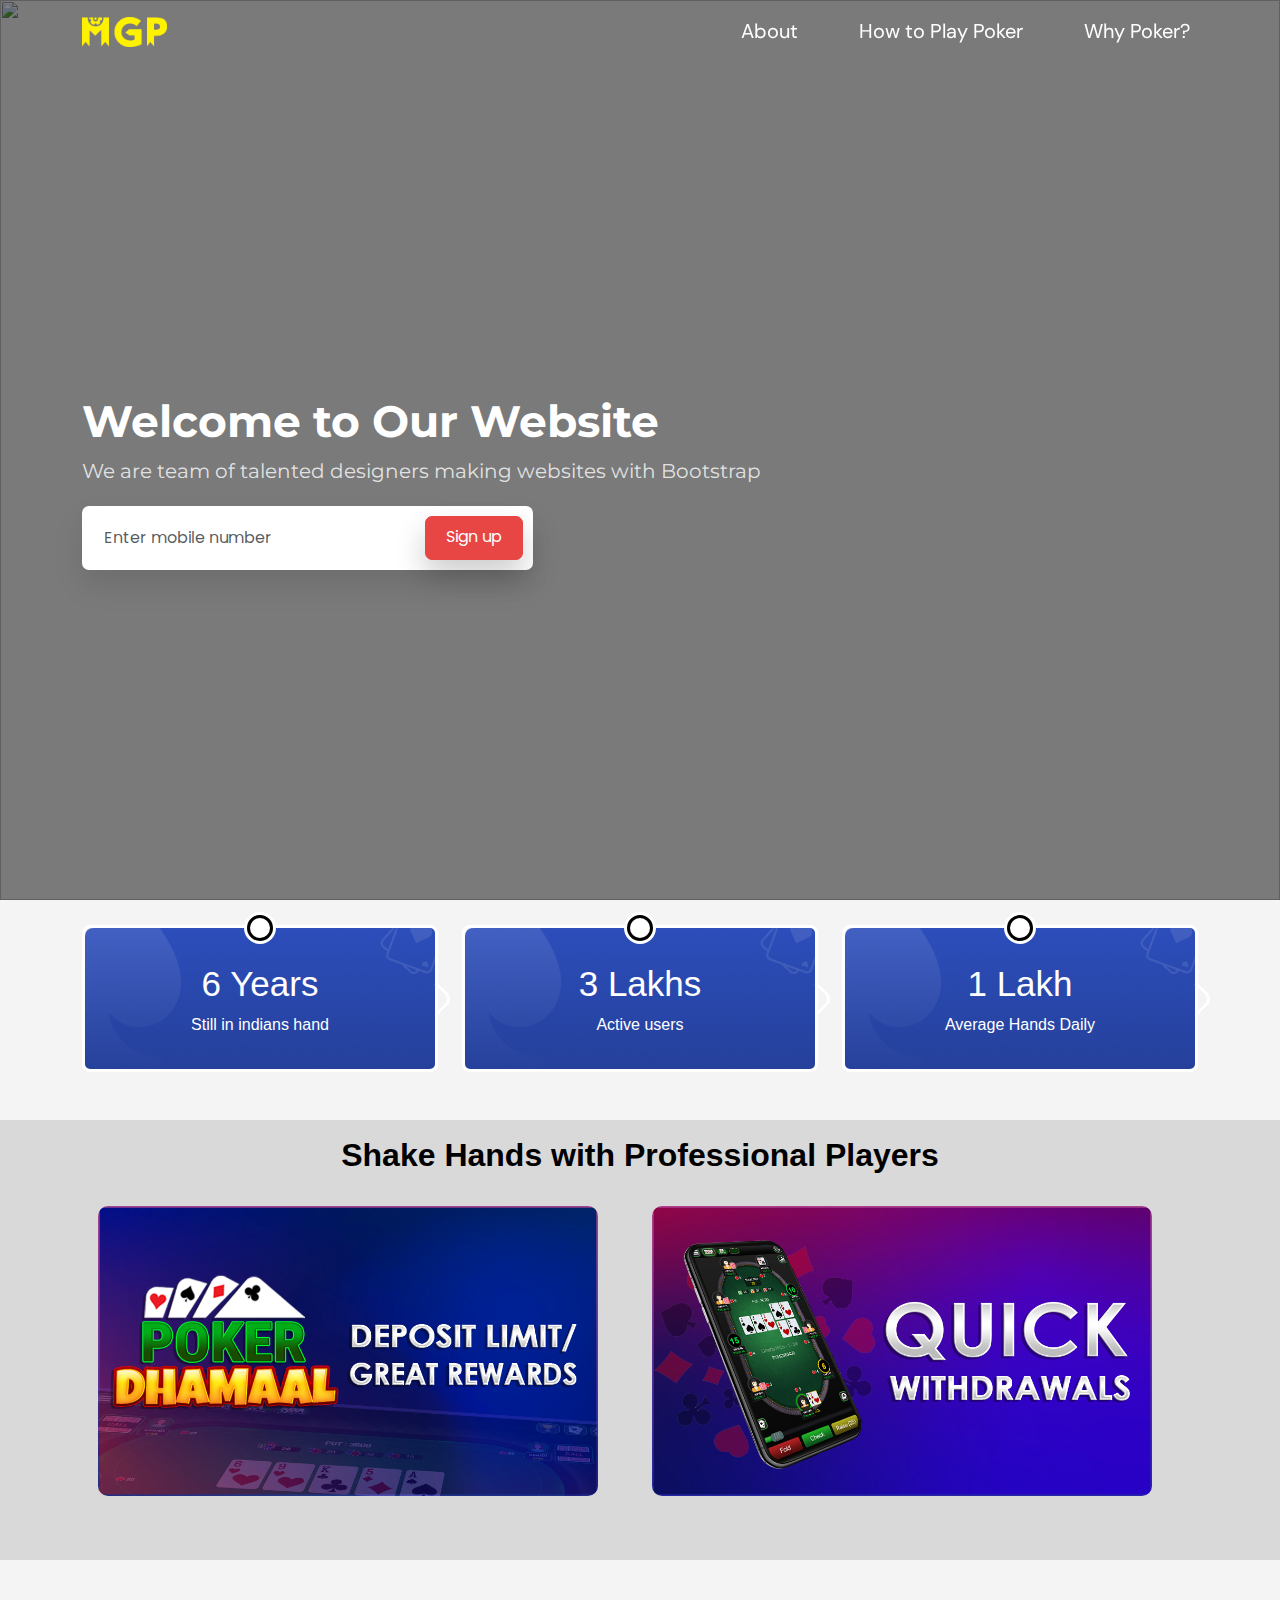
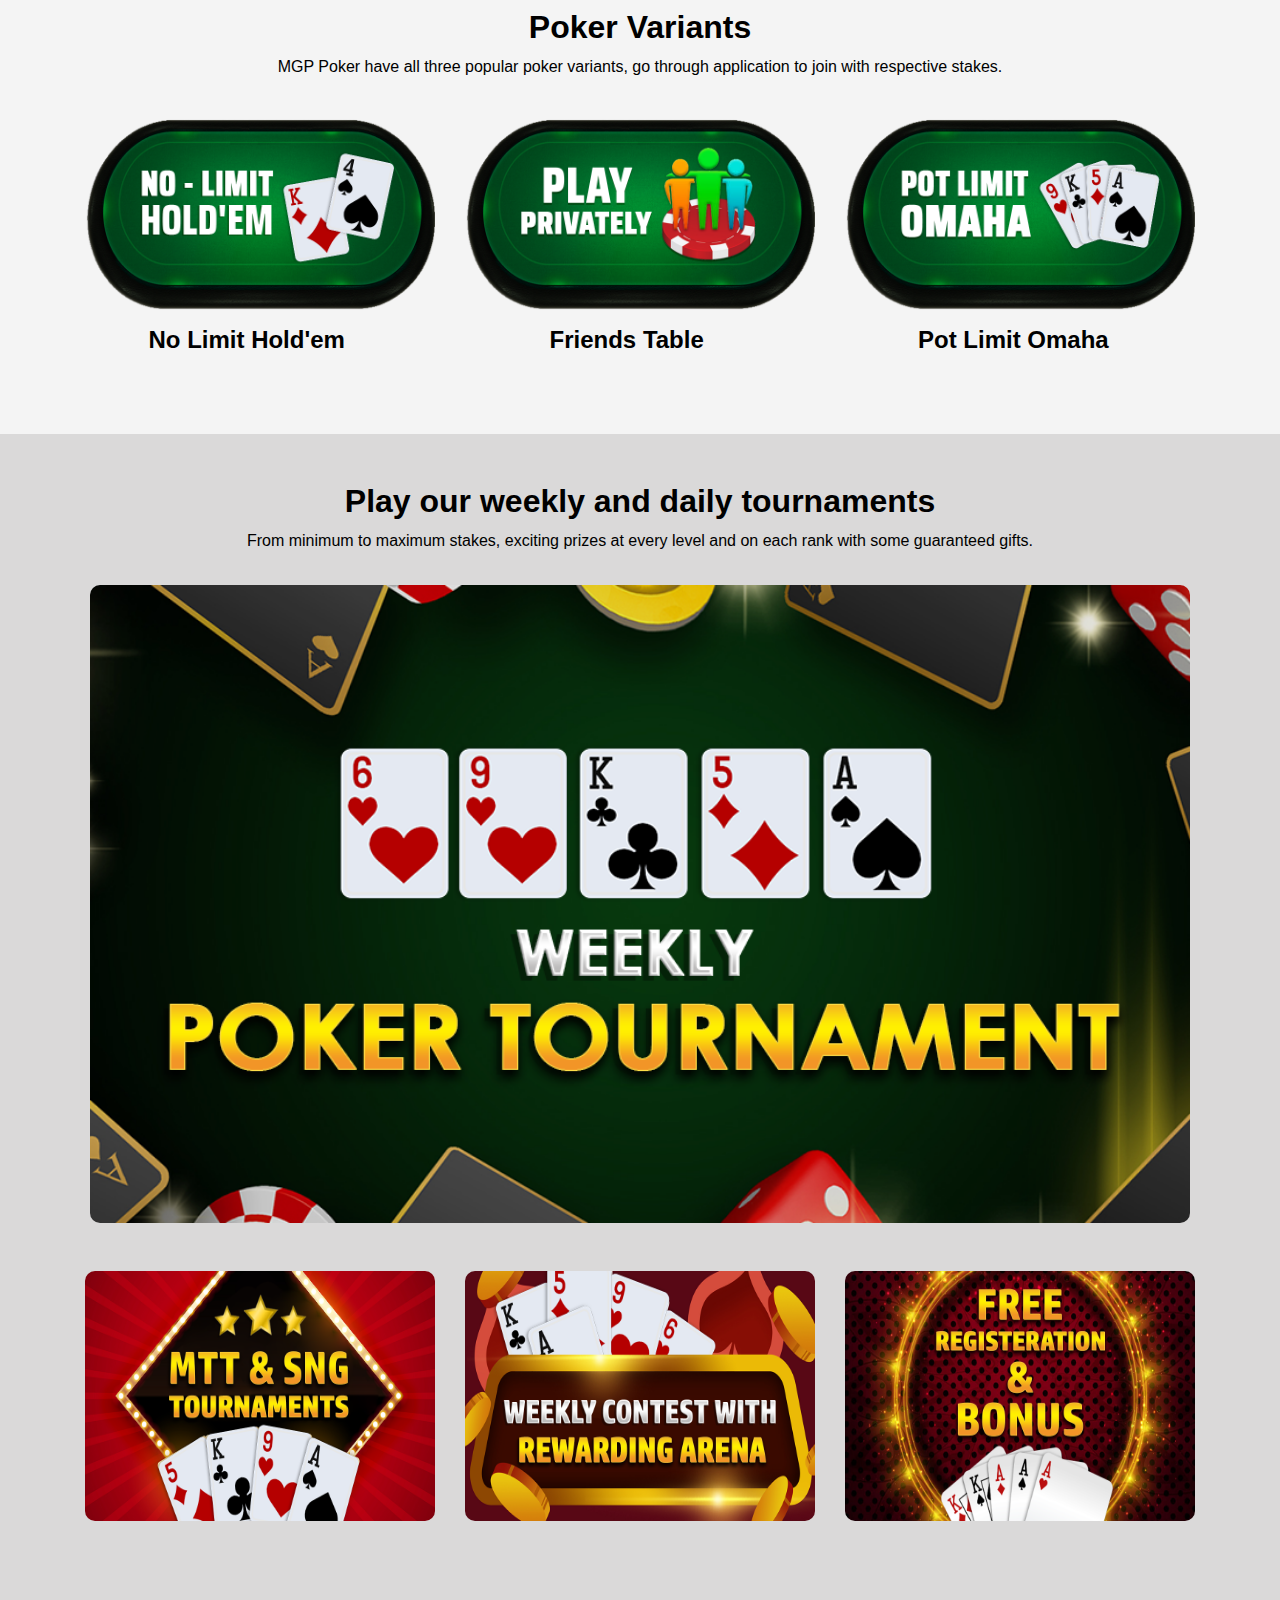
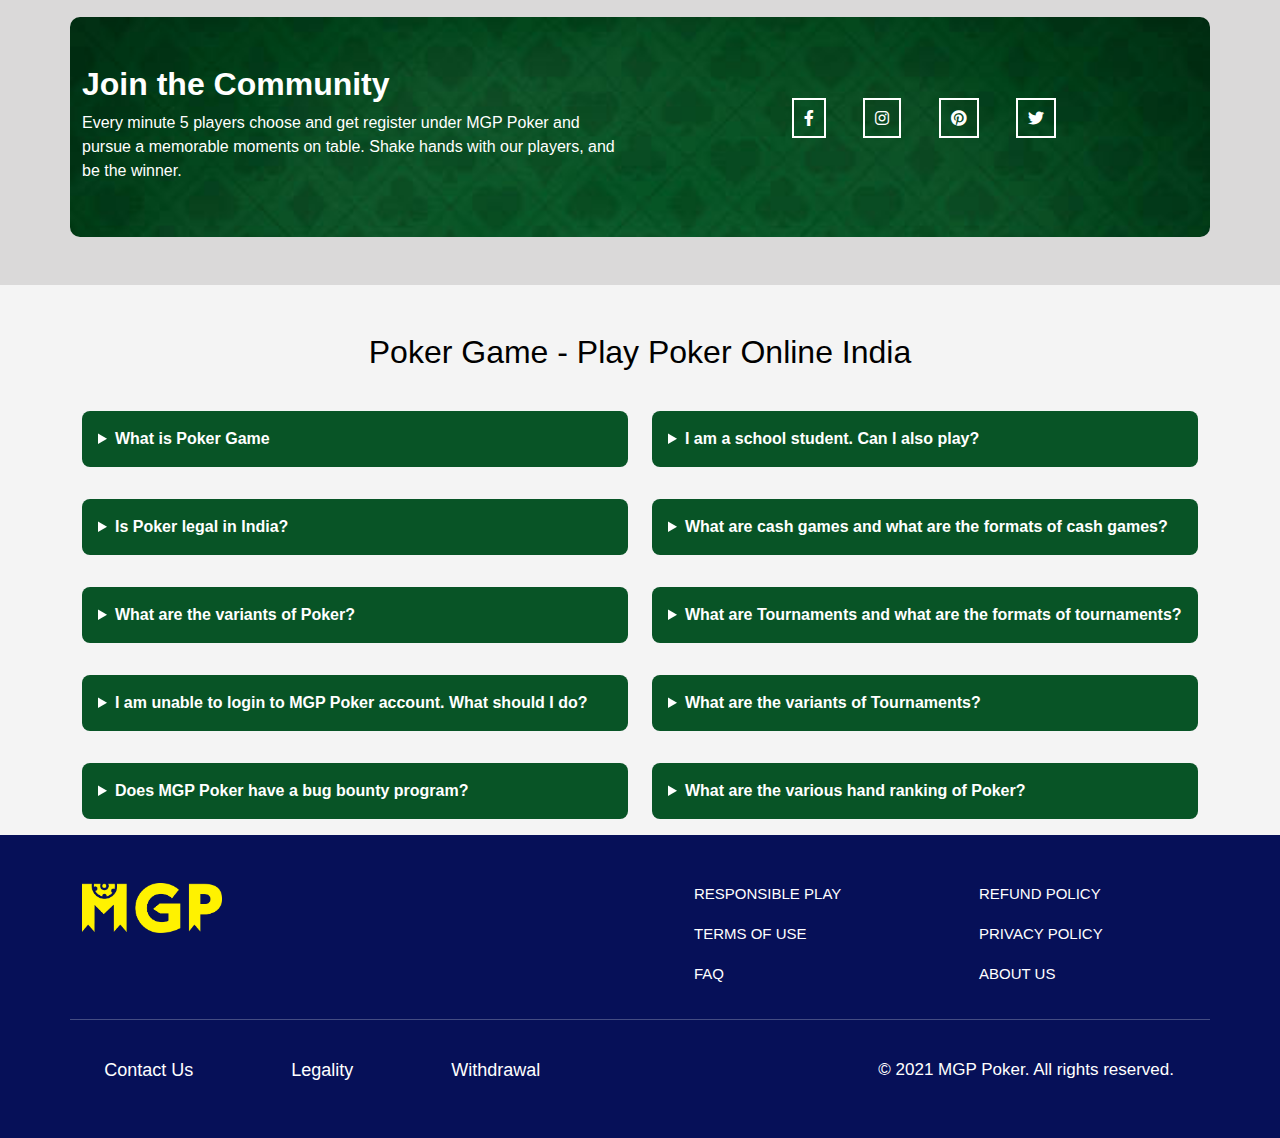
==== index.html @ 396e3774 "Add files via upload" ====
<!DOCTYPE html>
<html>
<head>
	<meta charset="utf-8">
	<meta name="viewport" content="width=device-width, initial-scale=1">
	<title>Rummy Culture</title>
	<link rel="stylesheet" type="text/css" href="assets/css/bootstrap.min.css">
	<link rel="stylesheet" type="text/css" href="assets/css/style.css">
	<link rel="stylesheet" type="text/css" href="assets/Fontawsome/css/all.min.css">
	<link href="https://fonts.googleapis.com/css2?family=DM+Sans:opsz,wght@9..40,100;9..40,200;9..40,300;9..40,400;9..40,500;9..40,600;9..40,700;9..40,800;9..40,900;9..40,1000&display=swap" rel="stylesheet">
	 <link href="https://fonts.googleapis.com/css2?family=Montserrat:wght@100;200;300;400;500;600;700;800;900&display=swap" rel="stylesheet"> 
	  <link href="https://fonts.googleapis.com/css2?family=Poppins:wght@100;200;300;400;500;600;700;800;900&display=swap" rel="stylesheet">  
</head>
<body>

<div class="wrapper pt-0">

	<!-- Header -->
	<nav class="navbar navbar-expand-lg navbar-light header position-fixed top-0 start-0 w-100">
  <div class="container">
    <a class="navbar-brand" href="index.html">
    	<img src="assets/img/logo.png" width="85" />
    </a>
    <button class="navbar-toggler" type="button" data-bs-toggle="collapse" data-bs-target="#navbarSupportedContent" aria-controls="navbarSupportedContent" aria-expanded="false" aria-label="Toggle navigation">
      <span class="navbar-toggler-icon"></span>
    </button>
    <div class="collapse navbar-collapse justify-content-end" id="navbarSupportedContent">
      <ul class="navbar-nav mb-2 mb-lg-0">
        <li class="nav-item">
          <a class="nav-link text-on-surface fw-normal font-size-20" href="#">About</a>
        </li>
        <li class="nav-item">
          <a class="nav-link text-on-surface fw-normal font-size-20" href="#">How to Play Poker</a>
        </li>
        <!-- <li class="nav-item">
          <a class="nav-link text-on-surface fw-normal font-size-20" href="#">Culture of Rummy</a>
        </li> -->
        <li class="nav-item">
          <a class="nav-link text-on-surface fw-normal font-size-20" href="#">Why Poker?</a>
        </li>
      </ul>
      
    </div>
  </div>
</nav>

<!-- Header End! -->


<div class="hero-banner position-relative">
	<img class="w-100" src="https://www.mobzway.com/assets/images/homepage_banner.avif" />
	<div class="position-absolute h-100 w-100 end-0 start-0 top-0 hero-banner-content d-flex align-items-center">
		<div class="container">
        <div class="row">
          <div class="col-lg-10">
            <h2>Welcome to Our Website</h2>
            <p>We are team of talented designers making websites with Bootstrap</p>
          </div>
          <div class="col-lg-5">
            <form action="login.html" class="sign-up-form d-flex">
              <input type="text" class="form-control" placeholder="Enter mobile number">
              <input type="submit" class="btn btn-primary" value="Sign up">
            </form>
          </div>
        </div>
      </div>
	</div>
</div>


<div class="container-fluid">
	<div class="container">
<div class="row upper">
<div class="col-md-4 mtop-minus">
<div class="colour-box colour-box--arrow">
  <div class="colour-box__icon"> </div>
 
  <h1 class="colour-box__title">6 Years</h1>
  <p class="colour-box__text text-white">Still in indians hand</p>
</div>
</div>

<div class="col-md-4 mtop-minus">
<div class="colour-box colour-box--arrow">
  <div class="colour-box__icon"></div>
  <h1 class="colour-box__title">3 Lakhs</h1>
  <p class="colour-box__text text-white">Active users</p>
</div>
</div>


<div class="col-md-4 mtop-minus">
<div class="colour-box colour-box--arrow">
  <div class="colour-box__icon"></div>
  <h1 class="colour-box__title">1 Lakh</h1>
  <p class="colour-box__text text-white">Average Hands Daily</p>
</div>
</div>



</div>
</div>
</div>


<div class="container-fluid my-bag">
<div class="container">
<div class="row mt-5 p-3">
<div class="col-md-12"><h2 class="text-center text-black arialfontTitle">Shake Hands with Professional Players</h2></div>

<div class="col-md-6 mt-4 mb-5"><img src="assets/img/hand1.png" class="img1" width="500"></div>
<div class="col-md-6 mt-4 mb-5"><img src="assets/img/hand2.png" class="img2" width="500"></div>

</div>
</div>
</div>


<div class="container-fluid font-arial">
<div class="container">
<div class="row mt-5">
<div class="col-md-12"><h2 class="text-center text-black arialfontTitle">Poker Variants</h2>
	<p class="text-center text-black">MGP Poker have all three popular poker variants, go through application to join with respective stakes.</p></div>

<div class="col-md-4 mt-4 mb-4 text-center"><img src="assets/img/p1.png" class="new-img" width="350"><h4 class="mt-3 text-center text-black arialfontTitle">No Limit Hold'em &nbsp; &nbsp;
  <!-- <i class="fa fa-arrow-right"></i> -->
</h4></div>
<div class="col-md-4 mt-4 mb-4 text-center"><img src="assets/img/p2.png" class="new-img" width="350"><h4 class="mt-3 text-center text-black arialfontTitle">Friends Table &nbsp; &nbsp;
  <!-- i class="fa fa-arrow-right"></i> -->
</h4></div>
<div class="col-md-4 mt-4 mb-4 text-center"><img src="assets/img/p3.png" class="new-img" width="350"><h4 class="mt-3 text-center text-black arialfontTitle">Pot Limit Omaha &nbsp; 
  <!-- nbsp;<i class="fa fa-arrow-right"></i> -->
</h4></div>
</div>
</div>
</div>


<div class="container-fluid my-bag font-arial">
<div class="container">
<div class="row mt-5">
<div class="col-md-12 mt-5"><h2 class="text-center arialfontTitle text-black">Play our weekly and daily tournaments</h2><p class="text-center text-black">From minimum to maximum stakes, exciting prizes at every level and on each rank with some guaranteed gifts.</p></div>


<div class="col-md-12 text-center mt-3"><img src="assets/img/hand3.png" class="img3" width="1100"></div>
<!-- <div class="col-md-12 mt-5"><img src="assets/img/hand4.png" class="img3" width="1100"></div> -->

<div class="col-md-4 mt-5 text-center mb-5"><img src="assets/img/hand5.png" class="tou"> </div>
<div class="col-md-4 mt-5 text-center mb-5"><img src="assets/img/hand4.png" class="tou tops"> </div>
<div class="col-md-4 mt-5  text-center mb-5"><img src="assets/img/hand6.png" class="tou tops"></div>
</div>
</div>
</div>

<div class="container-fluid my-bag p-5 font-arial">
<div class="container green" style="border-radius:10px;">
<div class="row">
<div class="col-md-6"><h2 class="text-white mt-5 arialfontTitle">Join the Community</h2><p class="text-white">Every minute 5 players choose and get register under MGP Poker and pursue a memorable moments on table. Shake hands with our players, and be the winner.</p></div>
<div class="col-md-6"><div class="social">
  <a target="_blank" href="#"><i class="fa-brands fa-facebook-f"></i></a> 
  <a target="_blank" href="#" style="color: white;"><i class="fa-brands fa-instagram"></i></a> 
  <a target="_blank" href="#" style="color: white;"><i class="fa-brands fa-pinterest"></i></a> 
  <a target="_blank" href="#"><i class="fa-brands fa-twitter"></i></a>  
</div>
</div>
</div>
</div>
</div>


<div class="container-fluid font-arial">
<div class="container">
<div class="row mb-3">
<div class="col-md-12 text-center mt-5 arialfontTitle text-black"><h2>Poker Game - Play Poker Online India</h2></div>

<div class="col-md-6">
  

<div id="content">
  <details>
    <summary>What is Poker Game</summary>
    <p>
      Poker is a game which people play with a normal set (or deck) of 52 cards. Poker is completely a skill-based game. In poker, players make bets against each other depending on the value of their poker hand. Bets are usually made with plastic or ceramic discs called chips. Bets may also be made with real money, but chips are more often used because they are easier to handle and count.
    </p>
  </details>
  <details>
    <summary>Is Poker legal in India?</summary>
    <p>
     Yes, Poker is legal in India. However, some states are permitted by the Indian Constitution to enact laws regulating betting and gambling in their respective jurisdictions. In light of these powers, various States have enacted anti-gambling legislation. Such legislations are largely in accordance with the Public Gambling Act of 1867 (and include the exception of 'games of skill').
    </p>

  </details>
  <details>
    <summary>What are the variants of Poker?</summary>
    <p>
      No-Limit Texas Hold'em: Texas hold 'em is one of the most popular variants of poker. Two cards, known as hole cards, are dealt face down to each player, and then five community cards are dealt face up in three stages.
    </p>
    <br>
    <p>
      Pot Limit Omaha: Omaha Hold'em is a community card poker game similar to Texas hold'em, where each player is dealt four or five cards and must make his or her best hand using exactly two of them, plus exactly three of the five community cards.
    </p><br>
    <!-- <p>
      Pineapple (Open Face Chinese) Poker: Pineapple OFC poker is played between either 2 or 3 players. It can be played in a sit and go format or cash. Unlike poker, this game is played without chips. A point system is followed to determine the score, with each point holding a certain value.
    </p> -->
  </details>
  <details class="tangental">
    <summary>I am unable to login to MGP Poker account. What should I do?</summary>
    <p>Please follow the steps below:</p>
    <p>1. Your Login credential should be correct.</p>
    <p>2. Your phone number should be correct and validated.</p>
    <p>3. App should be updated with the latest version.</p>
    <p>4. We also recommend you to clear cache and cookies from the browser and cache from the application and then re-login.</p>
    <p>Note: In case all the above points are checked and ensured and if the still issue persists, we request you to share the screenshot or video at support@dhamaalgames.com or chat with us. We will immediately get it checked with our technical team.</p>
  </details>

<details class="tangental">
    <summary>Does MGP Poker have a bug bounty program?</summary>
    <p>Yes, MGP Poker has a bug bounty program. To know more, please mail us on support@dhamaalgames.com</p>
  </details>

  </div>




  
</div>




<div class="col-md-6 next">
  

  <div id="content">
    <details>
      <summary>I am a school student. Can I also play?</summary>
      <p>
        Our services and products are not available to anybody who is under the age of 18 years on the day of them applying for membership through the registration process on the site. Also, it is strictly prohibited for any user under the age of 18 to play games on our website.
<br><br>
</p>
    </details>


    <details class="tangental">
      <summary>What are cash games and what are the formats of cash games?</summary>
      <p>Cash games, or ring games, are poker games in which players bet real money. Cash games have no designated start or stop time; they happen round the clock in online poker rooms as well as at tables in casinos. The amount of money cash game players may bet is as little or as much as the table allows
      <br>
      Cash table: Cash Game Tables can be played on our website or application using real cash bonuses or real cash chips.  
      <br>
      Play Money table: Practice Money Tables can be played on our website or software using our virtual tokens or Play Money. It does not have any monetary value and is only useful to practice poker. New players are advised to play this game.
      </p>
    </details>


    <details>
      <summary>What are Tournaments and what are the formats of tournaments? </summary>
      <p>
        A poker tournament is a tournament where players compete by playing poker. It can feature as few as two players playing on a single table, and as many as tens of thousands of players playing on thousands of tables.
        <br>
        The format of Poker Tournaments are:-
        <br>
        Single Table Tournaments: Like the name suggests, single table tournaments are those where all entrants sit at one table and the games continue till there’s one ultimate winner.
        <br>
        Sit-n-Go(SNG): Sit-n-Go tournaments don’t have a fixed start time. They start when the required number of players register. Usually, SNG tournaments are single table tournaments. There are few MTT &amp; SNGs as well.
        <br>
        Multi-Table Tournaments: Multi-table tournaments are those where there are many players competing for a common prize pool. As players get eliminated, the number of tables keep shrinking. Finally, the remaining players move towards a ‘final table’ where the tournament is played out until there is a single winner
      </p>
      
    </details>
    <details>
      <summary>What are the variants of Tournaments?</summary>
      <p>
        There are three variants of tournaments:-
        <br>
        Freeroll tournament: Costing nothing to enter, Freeroll tournaments of all types (Pot Limit Omaha, Hold’em) are available on an hourly basis. You could gain a particular achievement, tickets or cash prizes on a daily basis.
        <br>
        Guaranteed Tournament: Having a minimum fixed prize pool amount, no matter how many runners there are, a poker guaranteed tournament is a great way to boost your bankroll for a minimum investment as you climb your way to the top.
        <br>
        Freezeout tournament: One of the most popular type of poker tournaments, a Freezeout tournament is when you pay your buy-in and get your chips and play until you run out. You cannot rebuy into the tournament and once you run out of chips, it’s over.
      </p>
    </details>
    <details>
      <summary>What are the various hand ranking of Poker?</summary>
      <p>
        Hand Rankings of Poker from strongest to weakest includes:
        <br>1. Royal Flush
        <br>2. Straight Flush
        <br>3. Four of a Kind
        <br>4. Full House
        <br>5. Flush
        <br>6. Straight
        <br>7. Three of a Kind
        <br>8. Two Pair
        <br>9. Pair
        <br>10. High Card
      </p>
    </details>



  
    </div>
  


</div>
</div>
</div>
</div>


<div class="container-fluid bgss p-5 font-arial footer">
  <div class="container">
    <div class="row">
      <div class="col-md-6"><img src="assets/img/logo.png" width="140" class="logg"></div>

      <div class="col-md-3">
<ul class="foot-text" style="display: grid;">
   <li style="display: flex;margin-bottom: -11px;"><a style="color: white;" href="#">Responsible Play</a></li>&nbsp; &nbsp;
  <li style="display: flex;margin-bottom: -11px;"><a style="color: white;" href="#">Terms of Use</a></li>&nbsp; &nbsp;
  <li style="display: flex;margin-bottom: -11px;"><a style="color: white;" href="#">FAQ</a></li>&nbsp; &nbsp;
  
  <!-- <li style="display: flex;"><a style="color: white;" href="refundpolicy.html">Refund Policy</a></li>&nbsp; &nbsp;
  <li style="display: flex;"><a style="color: white;" href="faq.html">FAQ</a></li>&nbsp; &nbsp;
  <li style="display: flex;"><a style="color: white;" href="privacy.html">Privacy Policy</a></li> -->
</ul>

      </div>
      <div class="col-md-3">
<ul class="foot-text" style="display: grid;">
  <li style="display: flex;margin-bottom: -11px;"><a style="color: white;" href="#">Refund Policy</a></li>&nbsp; &nbsp;
  <li style="display: flex;margin-bottom: -11px;"><a style="color: white;" href="#">Privacy Policy</a></li>&nbsp;&nbsp;
  <li style="display: flex;margin-bottom: -19px;"><a style="color: white;" href="#">About us</a></li>&nbsp; &nbsp;
</ul>

      </div>

      <hr class="new">
      <div class="row">
<div class="col-6 mt-4" style="display: flex;justify-content: space-around;">
  <h5 class="text-white ujj cont" style="white-space: nowrap;font-size: 18px;"><a href="#" style="color: white;">Contact Us</a></h5>&nbsp;&nbsp;
  <h5 class="text-white ujj" style="white-space: nowrap;font-size: 18px;"><a href="#" style="color: white;">Legality</a></h5>&nbsp;&nbsp;
  <h5 class="text-white ujj" style="white-space: nowrap;font-size: 18px;"><a href="#" style="color: white;">Withdrawal</a></h5>&nbsp;&nbsp;
</div>

<div class="col-6 mt-4 my-c d-flex justify-content-end" style="position: relative;"><h5 class="text-white web" style="font-size:17px;">© 2021 MGP Poker. All rights reserved.</h5></div>

 
</div>
    </div>
  </div>
</div>

	
</div>

<script src="assets/js/jquery.min.js"></script>
<script src="assets/js/bootstrap.min.js"></script>

 


<script>
	const headerDiv = document.querySelector('.header');

	function handleScroll() {
		const scrollPosition = window.scrollY;
		const triggerPosition = 50;
		if (scrollPosition > triggerPosition) {
			headerDiv.classList.add('fixed-header');
		} else {
			headerDiv.classList.remove('fixed-header');
		}
	}
	window.addEventListener('scroll', handleScroll);

</script>

</body>
</html>
---- assets/css/style.css ----
:root{
  --md-sys-color-background: #292601;
  --md-sys-color-body: #f4f4f4;
  --md-sys-color-on-background: #fff;
  --md-sys-color-on-surface: #fff;
  --base-body-font: 'DM Sans', sans-serif;
  --container-box-width: 1140px;
  --md-sys-color-on-accent: #141414;
  --md-sys-color-outline: #34373B;
  --md-sys-color-black: #aa0019;
  --md-title-color: #fff;
}
body {
  background: var(--md-sys-color-body);
  overflow-y: scroll;
  overflow-x: hidden;
  color: var(--md-sys-color-on-background);
  font-family: var(--base-body-font);
}
.text-on-surface {
  color: var(--md-sys-color-on-surface);
}
.font-size-20 {
  font-size: 20px;
}
.header .navbar-nav {
  gap: 45px;
}
.container {
  max-width: var(--container-box-width);
}
.font-size-14 {
  font-size: 14px;
}
.wrapper {
  padding-top: 48px;
}
.header ul li a:hover {
  color: #E48B05;
}
.font-size-32 {
    font-size: 32px;
}
.allBtn {
  min-width: 64px;
  background: linear-gradient(180deg,#1ac315 0,#074f05 100%);
  box-shadow: none;
  border-radius: 40px;
  outline: none;
  color: #fff;
  transition: 0.3s ease all;
  min-height: 60px;
  min-width: 140px;
}
.btn-outer-bg {
  animation: move-shine 3s infinite;
  z-index: 4;
}
.btn-outer-bg::after {
  background: #fff;
  content: "";
  display: block;
  filter: blur(12px);
  height: 200%;
  left: 0;
  opacity: .7;
  position: absolute;
  top: 0;
  width: 20px;
}
@keyframes move-shine {
  0% {
  transform: scale(2) rotate(16deg);
}
100% {
  transform: scale(2) rotate(16deg) translateX(100%);
}
}

.form-login input {
  border: 2px solid #fff !important;
  min-height: 64px;
  border-radius: 8px;
  padding-left: 1rem;
  padding-right: 1rem;
  outline: none !important;
  box-shadow: none !important;
  color: #fff !important;
}
.form-login input::placeholder {
  opacity: 1;
  color: #616466;
}
.certified-icon {
  width: 77px;
  color: #fbbb10;
}
.banner-shap {
  z-index: 0;
  width: 480px;
  left: -42px;
  opacity: .4;
}
.banner-shap .position-relative {
  padding-bottom: 92.66%;
  width: 100%;
}
.pt-72{
  padding-top: 72px;
}
.pb-72{
  padding-bottom: 72px;
}
.banner .carousel-indicators button {
  background: #fff !important;
  width: 6px !important;
  height: 6px !important;
  border-radius: 50%;
  padding: 0 !important;
  border: 0 !important;
}
.slideList li {
  font-size: 24px;
  list-style-type: disc;
  list-style-position: inside;
/*  text-indent: -1.3em;*/
  opacity: 0.72;
  padding-bottom: 12px;
}
.slideList {
  padding-left: 15px;
}
.slide-banner-after-content {
  padding: 36px;
}
.slide-banner-after .carousel-indicators button {
  height: 4px;
  width: 125px;
  border-radius: 8px;
  opacity: 0.2;
  border: 0 !important;
  background: #fff;
}
.slide-banner-after .carousel-indicators button.active {
  background: #ff344d;
  opacity: 1;
}
.all-certified-block {
  background: var(--md-sys-color-black);
}
.footer {
  background: var(--md-sys-color-black);
}
a {
  text-decoration: none;
}
.font-size-16 {
  font-size: 16px;
}
.social-media {
  list-style: none;
  padding: 0;
  margin: 0;
}
.social-media a {
  background: #ffffff1c;
  width: 35px;
  height: 35px;
  border-radius: 50%;
  display: flex;
  align-items: center;
  justify-content: center;
  color: #fff;
  font-size: 16px;
}
.social-media {
  gap: 8px;
}
.fixed-header {
  background: var(--md-sys-color-body) !important;
  border-bottom: 1px solid rgba(255, 255, 255, 0.12);
}
.header {
  z-index: 99;
}
.account-option-list {
  display: flex;
  align-items: center;
  list-style: none;
}
.account-option-list {
  display: flex;
  align-items: center;
  list-style: none;
  background: var(--md-sys-color-black);
  margin: 0;
  padding: 0px 15px !important;
  border-radius: 26px;
}
.account-option-list li a {
  padding: 6px 12px;
  border-right: 1px solid #E0E0E012;
  display: block;
}
.afterlogin-nav .navbar-nav {
  gap: 5px;
}
.balance-nav {
  font-size: 14px;
  color: rgba(219,213,228,.729);
}
.balance-nav strong {
  display: block;
  color: #fff;
}
.userProfile-nav i {
  background: var(--md-sys-color-black);
  width: 35px;
  height: 35px;
  border-radius: 50%;
  font-size: 16px;
  display: flex;
  align-items: center;
  justify-content: center;
  margin-right: 8px;
  border: 1px solid #ffffff3d;
}
.userProfile-nav a {
  display: flex;
  align-items: center;
  font-size: 14px;
}
.offcanvasMenu-block {
  background: var(--md-sys-color-black);
  max-width: 300px;
  box-shadow: 0 8px 10px -5px rgba(0,0,0,.2),0 16px 24px 2px rgba(0,0,0,.14),0 6px 30px 5px rgba(0,0,0,.12);
  box-shadow: 0 0 10px #000;
}
.btn-close {
  opacity: 1;
}
.loginMenuoffcanvas .header-navbar-top li {
  border: 0;
}
.loginMenuoffcanvas li {
  display: block;
  width: 100%;
}
.loginMenuoffcanvas .header-navbar-top li a {
  padding: 10px 22px !important;
  letter-spacing: 1px;
  color: #fff;
}
.dropdown-menu-custome li a i {
  margin-right: 10px;
  color: #fff;
}
.box-block {
  background: #fff;
  padding: 25px;
  border-radius: 5px;
}
.box-title, .box-sub-title {
  color: #000;
  font-size: 26px;
  margin-bottom: 0;
  font-weight: 600;
  
}
.box-block hr {
  height: 1px;
  background: #dee2e6;
  opacity: 1;
  border: 0;
}
.payOption label {
  font-size: 14px;
  position: relative;
  padding-left: 30px;
  cursor: pointer;
}
.payOption label::before, .payOption label::after {
  content: "";
  display: block;
  width: 15px;
  height: 15px;
  border: 1px solid #000;
  border-radius: 50%;
  position: absolute;
  left: 0;
  top: 4px;
}
.payOption input:checked ~ label::before {
  border-color: #c72b2c;
}
.payOption input:checked ~ label::after {
  border: 0;
  background: #c72b2c;
  width: 7px;
  height: 7px;
  left: 4px;
  top: 8px;
}
.payOption input:checked ~ label {
  color: #c72b2c !important;
}
.deposit-nav a , .instant-nav a{
  background: url('../img/fill-button-2.svg') 0 0/100% 100% no-repeat;
  color: #000;
  min-width: 8rem;
  text-align: center;
}
/*.instant-nav a {
  background: url('../img/belt-border-2.svg') 0 0/100% 100% no-repeat;
  color: #fff;
}*/
.header ul li a:focus {
  color: #fff;
}
.testimonial .carousel-item {
  background: var(--md-sys-color-black);
  border-radius: 5px;
  padding: 30px;
  min-height: 267px;
}
.testimonial .testimonial-des {
  margin: 15px 0;
  margin-bottom: 10px;
}
.header .navbar-toggler {
  border: 0;
  filter: invert(100%);
  opacity: 1;
  padding: 0;
}
.mybtn1 {
  font-size: 16px;
  text-transform: uppercase;
  font-weight: 600;
  padding: 14px 35px;
  display: inline-block;
  color: #fff;
  border: 0px;
  border-radius: 50px;
  cursor: pointer;
  -webkit-transition: all 0.3s ease-in;
  -o-transition: all 0.3s ease-in;
  transition: all 0.3s ease-in;
  background: #191919;
}
.topbottomAni {
  animation: manAni 3s linear infinite;
}
.image {
  max-width: 100%;
}

@keyframes manAni {
  0% {
  margin: 0px;
}
33% {
  margin-top: 5px;
}
66% {
  margin-top: -5px;
}
100% {
  margin: 0px;
}
}
.after-login {
  padding-top: 74px;
}
.after-login .banner {
  background: var(--md-sys-color-black);
}
.single-game {
  height: 270px;
  display: block;
  line-height: 300px;
  text-align: center;
  border: 1px solid rgba(255, 255, 255, 0.12);
  border-radius: 10px;
  -webkit-box-shadow: 0px 10px 15px 0px rgb(0 0 0 / 40%);
  box-shadow: 0px 10px 15px 0px rgb(0 0 0 / 40%);
  position: relative;
  -webkit-transition: all 0.3s ease-in;
  -o-transition: all 0.3s ease-in;
  transition: all 0.3s ease-in;
  background: var(--md-sys-color-black);
}
.featured-game .game-slider .item .single-game {
  margin: 15px 15px 40px;
}
.mybtn2 {
  font-size: 16px;
  text-transform: uppercase;
  font-weight: 600;
  height: 50px;
  line-height: 50px;
  width: 190px;
  display: inline-block;
  color: #fff;
  border: 0px;
  border-radius: 50px;
  cursor: pointer;
  -webkit-transition: all 0.3s ease-in;
  -o-transition: all 0.3s ease-in;
  transition: all 0.3s ease-in;
  background-image: linear-gradient(to left, #ff344d, #d2273c);
}
.my {
  font-size: 16px;
  color: #fff;
  line-height: 1.625;
  position: relative;
  margin-top: 0 !important;
}
.single-game .mybtn2 {
  position: absolute;
  display: block;
  height: 50px;
  bottom: -25px;
  left: 50%;
  -webkit-transform: translateX(-50%);
  -ms-transform: translateX(-50%);
  transform: translateX(-50%);
  -webkit-box-shadow: 0px 10px 15px 0px rgba(0, 0, 0, 0.4);
  box-shadow: 0px 10px 15px 0px rgba(0, 0, 0, 0.4);
}
.single-game .mybtn2 {
  position: absolute;
  display: block;
  height: 50px;
  bottom: -24px;
  background: #191919;
}
.game-slider .item .single-game {
  margin: 15px 15px 40px;
}
.owl-theme .owl-dots .owl-dot span {
  width: 10px;
  height: 10px;
  margin: 5px 7px;
  background: #D6D6D675;
  display: block;
  -webkit-backface-visibility: visible;
  transition: opacity .2s ease;
  border-radius: 30px;
}
.single-game:hover {
  border-color: #681f40;
  -webkit-transform: translateY(-10px);
  -ms-transform: translateY(-10px);
  transform: translateY(-10px);
}
.game-slider .owl-nav, .rewarding-block .owl-nav {
  display: none;
}
.game-slider .owl-dots, .rewarding-block .owl-dots {
  text-align: center;
}
.user-icon img {
  width: 100%;
  height: 100%;
  object-fit: cover;
}
.user-icon {
  width: 45px;
  height: 45px;
  border-radius: 50%;
  border: 1px solid #ffffff3d;
}
.userName p {
  line-height: normal;
}
.loginMenuoffcanvas .btn-close {
  filter: invert(100%);
  outline: none;
  box-shadow: none;
}
.rewarding-block .owl-dots {
  margin-top: 15px;
}
.owl-theme .owl-dots .owl-dot.active span {
  background: #fff;
}
.rewarding-block img {
  border-radius: 4px;
}
.mainTitle {
  font-size: 70px;
  line-height: 70px;
  text-transform: uppercase;
  margin-bottom: 13px;
  letter-spacing: 1px;
  font-family: 'Ubuntu', sans-serif;
  text-shadow: 0 0 4px #fef100;
}
.title {
  font-size: 34px;
  line-height: 70px;
  font-weight: 700;
  text-transform: uppercase;
  color: var(--md-title-color);
  margin-bottom: 10px;
  font-family: 'Ubuntu', sans-serif;
}
.subTitle {
  font-size: 24px;
  line-height: 34px;
  font-weight: 600;
  text-transform: uppercase;
  margin-bottom: 8px;
  /*background: -webkit-linear-gradient(to left, #ff344d, #d2273c);
  background: -moz-linear-gradient(to left, #ff344d, #d2273c);
  background: -ms-linear-gradient(to left, #ff344d, #d2273c);
  background: -o-linear-gradient(to left, #ff344d, #d2273c);
  background: -webkit-gradient(linear, right top, left top, from(#ff344d), to(#d2273c));
  background: -webkit-linear-gradient(right, #ff344d, #d2273c);
  background: -o-linear-gradient(right, #ff344d, #d2273c);
  background: linear-gradient(to left, #ff344d, #d2273c);
    background-clip: border-box;
  -webkit-background-clip: text;
  -webkit-text-fill-color: transparent;*/
  font-family: 'Ubuntu', sans-serif;
  color: #000;
}

/* -----------------Hero Banner------------------------- */

.hero-banner::before {
  content: "";
  display: block;
  width: 100%;
  height: 100%;
  position: absolute;
  top: 0;
  left: 0;
  background: rgba(0, 0, 0, .5);
}
.hero-banner-content h2 {
  font-family: 'Montserrat', sans-serif;
  font-size: 44px;
  font-weight: 700;
}
.hero-banner-content p {
  margin: 5px 0 0 0;
  font-size: 20px;
  font-family: 'Montserrat', sans-serif;
  color: rgba(255, 255, 255, 0.8);
}
.hero-banner-content .sign-up-form {
  margin-top: 20px;
  padding: 10px;
  border-radius: 7px;
  background: #fff;
  box-shadow: 0 15px 30px 0 rgba(0, 0, 0, 0.1);
}
.hero-banner-content .sign-up-form .form-control {
  border: none;
  padding: .375rem .75rem;
  outline: none;
  box-shadow: none;
  font-family: 'Poppins', sans-serif;
}
.hero-banner-content .sign-up-form input[type="submit"] {
  box-shadow: 0 15px 30px 0 rgba(0, 0, 0, 0.2);
  background-color: #e84545;
  border-color: #e84545;
  padding: 8px 20px 10px 20px;
  border-radius: 7px;
  color: #fff;
  font-family: 'Poppins', sans-serif;
}
.hero-banner img {
  height: 100vh;
  object-fit: cover;
}
.hero-banner-content {
  padding-top: 65px;
}



@media (max-width: 767px) {
  .mb-image {
    width: 100%;
  }
  .header .navbar-collapse {
  position: absolute;
  top: 100%;
  width: 100%;
  left: 0;
  background: var(--md-sys-color-black);
  border-bottom: 1px solid rgba(255, 255, 255, 0.12);
}
.header .navbar-nav {
  gap: 0px;
}
.header .navbar-nav li a {
  padding: 10px 10px;
  font-size: 16px;
  line-height: normal;
}
.navbar-toggler {
  outline: none !important;
  box-shadow: none !important;
}
.w-75 {
  width: 100% !important;
}
.slideList li {
  font-size: 16px;
}
.slide-banner-after-content {
  padding: 15px;
}
.font-size-32 {
  font-size: 22px;
  line-height: 36px;
}
.font-size-20 {
  font-size: 18px;
}
.subTitle {
  font-size: 16px;
  line-height: 27px;
}
.title {
  font-size: 22px;
  line-height: 35px;
}
body {
  font-size: 14px;
}
.single-game {
  height: auto;
}
.social-media {
  justify-content: center !important;
}
.mybtn1 {
  font-size: 14px;
  padding: 10px 22px;
}
.hero-img2 img {
  width: 100%;
}
.slideList ~ img {
  width: 100%;
  height: auto;
  margin-bottom: 15px;
}
.afterlogin-nav li {
  width: 100%;
}

}



/* ---------------Pokerdhamaal---------------- */

.mtop-minus {
  margin-top: 25px;
}
.colour-box {
  background-image: url(../img/blue-bg.png);
  display: table-cell;
  position: relative;
  text-align: center;
  width: 33%;
  margin-top: 1em;
  border: solid white;
  border-radius: 0.5em;
}
.colour-box.colour-box--arrow::before {
  content: "";
  position: absolute;
  right: -0.85em;
  top: 50%;
  margin-top: -0.75em;
  width: 1.5em;
  height: 1.5em;
  transform: rotate(45deg);
  background: ;
  border: solid white;
  border-left: none;
  border-bottom: none;
  border-radius: 0 0.6em 0 0;
}
.colour-box .colour-box__icon {
  border: solid white;
  border-radius: 1em;
  width: 2em;
  height: 2em;
  position: absolute;
  left: 50%;
  top: -1em;
  margin-left: -1em;
  background: white;
}
.colour-box .colour-box__icon::before {
  content: " ";
  position: absolute;
  z-index: 1;
  top: 0px;
  left: 0px;
  right: 0px;
  bottom: 0px;
  border: solid #000;
  border-radius: 1em;
}
.colour-box .colour-box__title {
  padding-top: 1em;
  color: #ffffff;
  font-size: 35px;
  font-weight: 300;
  text-align: center;
  font-family: Arial;
}
.colour-box .colour-box__text {
  margin: 0 1em 2em;
  font-family: Arial;
}
.my-bag {
  background: #dad9d9;
  font-family: Arial;
}
.arialfontTitle {
  font-weight: 600;
}
.img1 {
  border-radius: 10px;
}
.img2 {
  border-radius: 10px;
}
.font-arial {
  font-family: Arial;
}
.tou {
  width: 350px;
  height: 250px;
  border-radius: 10px;
}
.img3 {
  border-radius: 10px;
}
.green {
  width: 100%;
  height: 220px;
  background-image: url(../img/pokerbg.jpg);
  background-repeat: no-repeat;
  background-size: cover;
}
.social {
  word-spacing: 33px;
  color: #fff;
  margin-top: 81px;
  margin-left: 140px;
}
details {
  border-radius: 0.5rem;
  margin-top: 2rem;
  padding: 1rem;
  background: #085426;
  color: #fff;
}
summary {
  cursor: pointer;
  font-size: 1.5rem;
  font-weight: 600;
  font-size: 16px;
}
details > p::before {
  animation: grow 500ms forwards;
  background: #085426;
  border-radius: 0.125rem;
  content: "";
  display: block;
  height: 0.25rem;
  position: absolute;
  top: 0;
  width: 100%;
}
details > p {
  line-height: 1.75rem;
  margin-top: 1rem;
  padding-top: 1rem;
  position: relative;
  color: #fff;
  font-size: 15px;
}
details[open] {
  background: #676464;
  color: #fff;
  transition: all 300ms;
}
.bgss {
  background: #061058;
}
.foot-text {
  display: flex;
  color: #fff;
  list-style-type: none;
  font-size: 19px;
}

.footer li {
  padding-left: 10px;
  font-size: 15px;
  display: inline;
  text-align: left;
  text-transform: uppercase;
  padding-right: 10px;
  color: #ffffff;
}
.new {
  width: 100%;
  border-top: 1px solid #fff;
}
.fixed-header ul li a {
  color: #000;
}
.social i {
  border: 2px solid #fff;
  padding: 10px;
  color: #fff;
}


@media (max-width: 767px) {
  .img1, .img2, .img3, .new-img, .tou {
    width: 100%;
  }
  .tou {
    height: auto;
  }
}
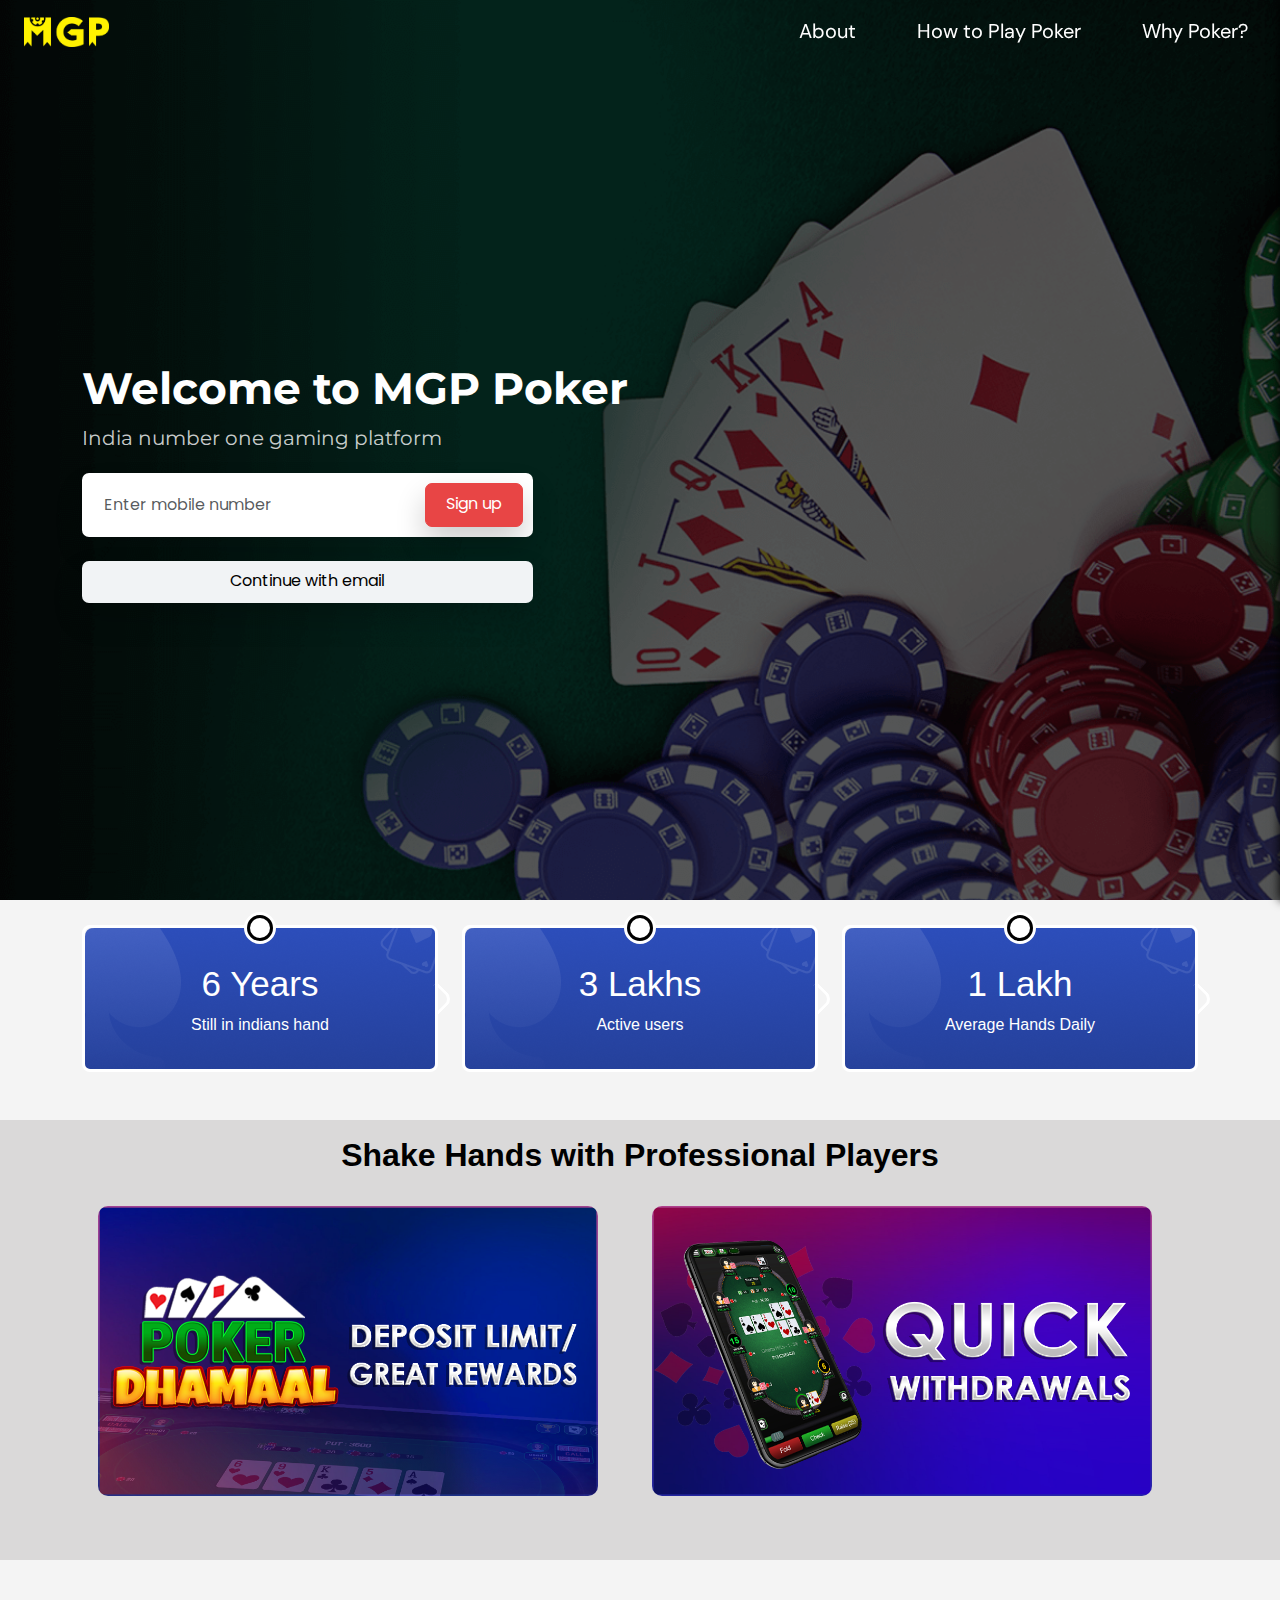
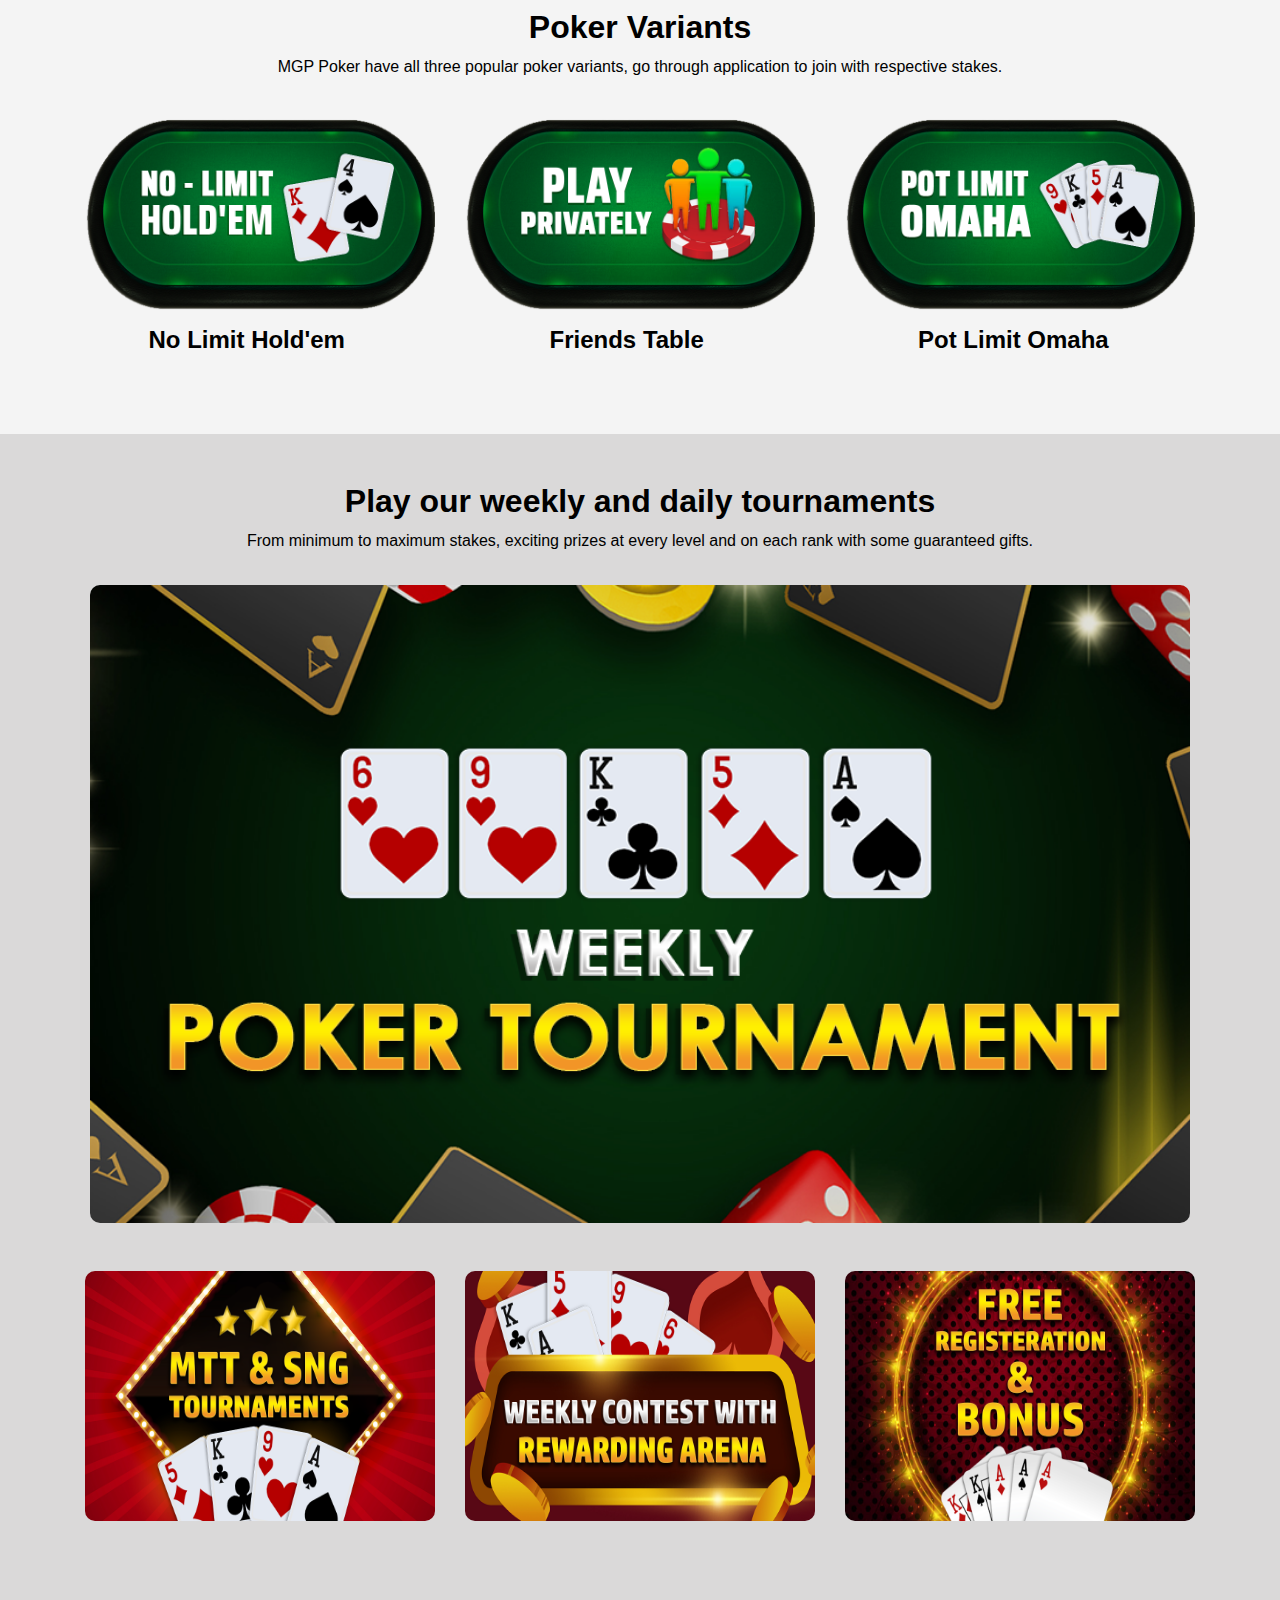
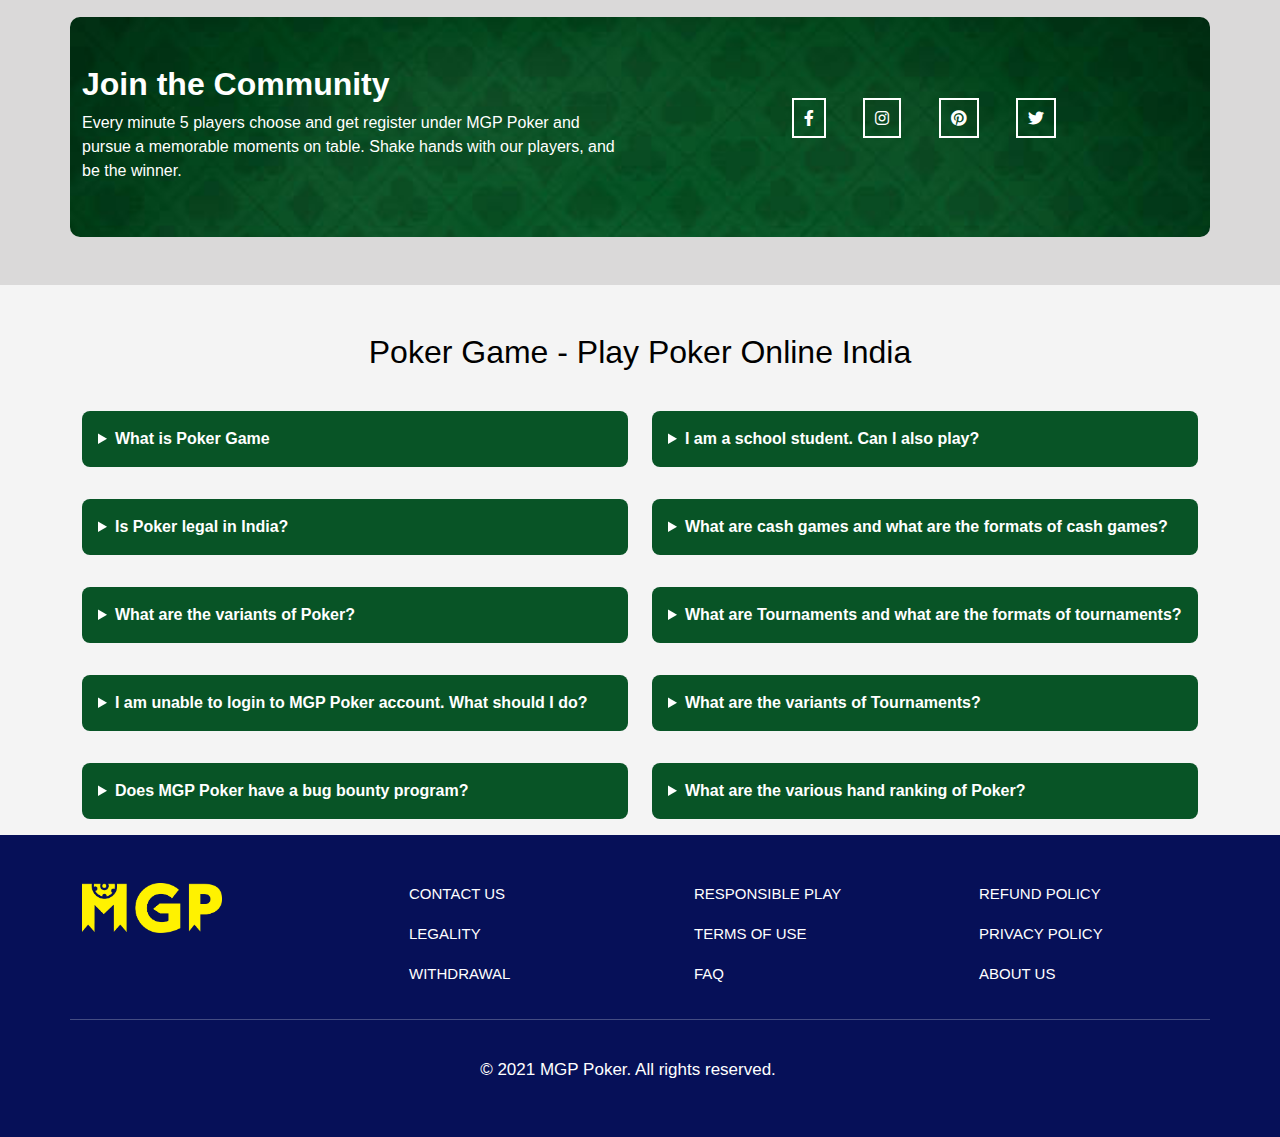
==== commit 2c8afab8: "Add files via upload" ====
--- a/index.html
+++ b/index.html
@@ -16,8 +16,8 @@
 <div class="wrapper pt-0">
 
 	<!-- Header -->
-	<nav class="navbar navbar-expand-lg navbar-light header position-fixed top-0 start-0 w-100">
-  <div class="container">
+	<nav class="navbar px-4 navbar-expand-lg navbar-light header position-fixed top-0 start-0 w-100">
+  <!-- <div class="container"> -->
     <a class="navbar-brand" href="index.html">
     	<img src="assets/img/logo.png" width="85" />
     </a>
@@ -40,7 +40,7 @@
         </li>
       </ul>
       
-    </div>
+    <!-- </div> -->
   </div>
 </nav>
 
@@ -48,21 +48,28 @@
 
 
 <div class="hero-banner position-relative">
-	<img class="w-100" src="https://www.mobzway.com/assets/images/homepage_banner.avif" />
+	<img class="w-100" src="assets/img/poker-game-development.png" />
 	<div class="position-absolute h-100 w-100 end-0 start-0 top-0 hero-banner-content d-flex align-items-center">
 		<div class="container">
         <div class="row">
           <div class="col-lg-10">
-            <h2>Welcome to Our Website</h2>
-            <p>We are team of talented designers making websites with Bootstrap</p>
+            <h2>Welcome to MGP Poker</h2>
+            <p>India number one gaming platform</p>
           </div>
           <div class="col-lg-5">
             <form action="login.html" class="sign-up-form d-flex">
-              <input type="text" class="form-control" placeholder="Enter mobile number">
-              <input type="submit" class="btn btn-primary" value="Sign up">
+              <input type="text" class="form-control input-field" placeholder="Enter mobile number">
+              <input type="submit" class="btn btn-primary signupBtn" value="Sign up">
             </form>
           </div>
         </div>
+
+        <div class="row mt-4">
+          <div class="col-lg-5">
+            <button class="loginwithemail">Continue with email</button>
+          </div>
+        </div>
+
       </div>
 	</div>
 </div>
@@ -311,10 +318,26 @@
 </div>
 
 
+
+
+
+<!-- Footer -->
+
+
 <div class="container-fluid bgss p-5 font-arial footer">
   <div class="container">
     <div class="row">
-      <div class="col-md-6"><img src="assets/img/logo.png" width="140" class="logg"></div>
+      <div class="col-md-3"><img src="assets/img/logo.png" width="140" class="logg"></div>
+
+      <div class="col-md-3">
+<ul class="foot-text" style="display: grid;">
+   <li style="display: flex;margin-bottom: -11px;"><a style="color: white;" href="#">Contact Us</a></li>&nbsp; &nbsp;
+  <li style="display: flex;margin-bottom: -11px;"><a style="color: white;" href="#">Legality</a></li>&nbsp; &nbsp;
+  <li style="display: flex;margin-bottom: -11px;"><a style="color: white;" href="#">Withdrawal</a></li>&nbsp; &nbsp;
+  
+</ul>
+
+      </div>
 
       <div class="col-md-3">
 <ul class="foot-text" style="display: grid;">
@@ -339,13 +362,9 @@
 
       <hr class="new">
       <div class="row">
-<div class="col-6 mt-4" style="display: flex;justify-content: space-around;">
-  <h5 class="text-white ujj cont" style="white-space: nowrap;font-size: 18px;"><a href="#" style="color: white;">Contact Us</a></h5>&nbsp;&nbsp;
-  <h5 class="text-white ujj" style="white-space: nowrap;font-size: 18px;"><a href="#" style="color: white;">Legality</a></h5>&nbsp;&nbsp;
-  <h5 class="text-white ujj" style="white-space: nowrap;font-size: 18px;"><a href="#" style="color: white;">Withdrawal</a></h5>&nbsp;&nbsp;
-</div>
-
-<div class="col-6 mt-4 my-c d-flex justify-content-end" style="position: relative;"><h5 class="text-white web" style="font-size:17px;">© 2021 MGP Poker. All rights reserved.</h5></div>
+
+
+<div class="col-12 mt-4 my-c d-flex justify-content-center" style="position: relative;"><h5 class="text-white web" style="font-size:17px;">© 2021 MGP Poker. All rights reserved.</h5></div>
 
  
 </div>
@@ -353,8 +372,13 @@
   </div>
 </div>
 
-	
-</div>
+  
+</div>
+
+
+<div class="offcanvas offcanvas-end offcanvasMenu-block loginMenuoffcanvas" tabindex="-1" id="offcanvasMenu" aria-labelledby="offcanvasRightLabel" style="z-index: 10000; visibility: visible;" aria-modal="true" role="dialog"><div class="offcanvas-header"><div class="user-offcanvas-details d-flex align-items-center"><div class="user-icon me-2"><img src="assets/img/user.png" alt=""></div><div class="userName"><p class="m-0 text-white fw-bold">displayname-zFYVW<span class="user-blancer d-block text-white fw-normal font-size-14">50000</span></p></div></div><button type="button" class="btn-close text-reset text-white" data-bs-dismiss="offcanvas" aria-label="Close"></button></div><div class="offcanvas-body px-0"><ul class="navbar-nav dropdown-menu-custome header-navbar-top d-flex align-items-center justify-content-between w-100"><li class="dropdown-item"><a class="dropdown-item" data-bs-dismiss="offcanvas" href="/info"><i class="fa-solid fa-address-card"></i> My Profile</a></li><li class="dropdown-item"><a class="dropdown-item" href="bonus.html" data-bs-dismiss="offcanvas"><i class="fa-solid fa-gift"></i> Bonus</a></li><li><a class="dropdown-item" href="#" data-bs-dismiss="offcanvas"><i class="fa-solid fa-user"></i> Kyc</a></li><li><a class="dropdown-item" href="#" data-bs-dismiss="offcanvas"><i class="fa-solid fa-file-invoice"></i> Bank Account</a></li><li><a class="dropdown-item" href="#" data-bs-dismiss="offcanvas"><i class="fa-solid fa-clock-rotate-left"></i> Games History</a></li><li><a class="dropdown-item" data-bs-dismiss="offcanvas" href="/withdrawal"><i class="fa-solid fa-money-bill-transfer"></i>Withdrawal </a></li><li><a class="dropdown-item" data-bs-dismiss="offcanvas" href="/history"><i class="fa-solid fa-clock-rotate-left"></i> Transaction History</a></li><li><a class="dropdown-item" data-bs-dismiss="offcanvas" href="/addCash"><i class="fa-solid fa-money-bill-transfer"></i>Deposit</a></li><li><a class="dropdown-item" href="#" data-bs-dismiss="offcanvas"><i class="fa-solid fa-envelope-open-text"></i> My Invitation potrtate</a></li><li><a class="dropdown-item" href="#" data-bs-dismiss="offcanvas"><i class="fa-solid fa-clock-rotate-left"></i> Deposit Histoy</a></li><li class="nav-item border-0" style="padding: 10px 22px;"><a class="downloadbtn" data-bs-dismiss="offcanvas" href="/"><i class="fa-solid fa-right-from-bracket"></i> Log out</a></li></ul></div></div>
+
+
 
 <script src="assets/js/jquery.min.js"></script>
 <script src="assets/js/bootstrap.min.js"></script>
@@ -363,20 +387,22 @@
 
 
 <script>
-	const headerDiv = document.querySelector('.header');
-
-	function handleScroll() {
-		const scrollPosition = window.scrollY;
-		const triggerPosition = 50;
-		if (scrollPosition > triggerPosition) {
-			headerDiv.classList.add('fixed-header');
-		} else {
-			headerDiv.classList.remove('fixed-header');
-		}
-	}
-	window.addEventListener('scroll', handleScroll);
+  const headerDiv = document.querySelector('.header');
+
+  function handleScroll() {
+    const scrollPosition = window.scrollY;
+    const triggerPosition = 50;
+    if (scrollPosition > triggerPosition) {
+      headerDiv.classList.add('fixed-header');
+    } else {
+      headerDiv.classList.remove('fixed-header');
+    }
+  }
+  window.addEventListener('scroll', handleScroll);
 
 </script>
+
+
 
 </body>
 </html>--- a/assets/css/style.css
+++ b/assets/css/style.css
@@ -9,6 +9,7 @@
   --md-sys-color-outline: #34373B;
   --md-sys-color-black: #aa0019;
   --md-title-color: #fff;
+  --warning-base: #e84545;
 }
 body {
   background: var(--md-sys-color-body);
@@ -41,17 +42,7 @@
 .font-size-32 {
     font-size: 32px;
 }
-.allBtn {
-  min-width: 64px;
-  background: linear-gradient(180deg,#1ac315 0,#074f05 100%);
-  box-shadow: none;
-  border-radius: 40px;
-  outline: none;
-  color: #fff;
-  transition: 0.3s ease all;
-  min-height: 60px;
-  min-width: 140px;
-}
+
 .btn-outer-bg {
   animation: move-shine 3s infinite;
   z-index: 4;
@@ -177,8 +168,8 @@
   gap: 8px;
 }
 .fixed-header {
-  background: var(--md-sys-color-body) !important;
-  border-bottom: 1px solid rgba(255, 255, 255, 0.12);
+  background: #000 !important;
+  border-bottom: 1px solid rgba(32, 31, 31, 0.12);
 }
 .header {
   z-index: 99;
@@ -231,7 +222,7 @@
   font-size: 14px;
 }
 .offcanvasMenu-block {
-  background: var(--md-sys-color-black);
+  background: #22252a;
   max-width: 300px;
   box-shadow: 0 8px 10px -5px rgba(0,0,0,.2),0 16px 24px 2px rgba(0,0,0,.14),0 6px 30px 5px rgba(0,0,0,.12);
   box-shadow: 0 0 10px #000;
@@ -822,13 +813,197 @@
   width: 100%;
   border-top: 1px solid #fff;
 }
-.fixed-header ul li a {
-  color: #000;
-}
 .social i {
   border: 2px solid #fff;
   padding: 10px;
   color: #fff;
+}
+.loginwithemail, .allBtn, .downloadbtn {
+  border: 0;
+  box-shadow: 0 15px 30px 0 rgba(0, 0, 0, 0.2);
+  background-color: #f1f3f5;
+  border-color: #f1f3f5;
+  padding: 8px 20px 10px 20px;
+  border-radius: 7px;
+  color: #000;
+  font-family: 'Poppins', sans-serif;
+  box-shadow: 0 15px 30px 0 rgba(0, 0, 0, 0.2);
+}
+.loginwithemail {
+  width: 100%;
+}
+.allBtn , .downloadbtn{
+  color: #fff;
+  background: #e84545;
+}
+.user-offcanvas-details {
+  background: #2d1700;
+  border: 1px solid #424241;
+  border-radius: 57px;
+  padding: 5px 10px;
+    padding-right: 10px;
+  padding-right: 12px;
+}
+.user-icon {
+  width: 35px;
+  height: 35px;
+  border-radius: 50%;
+  border: 1px solid #424241;
+}
+.user-icon img {
+  width: 100%;
+  height: 100%;
+  object-fit: cover;
+}
+.userName p {
+  font-size: 12px;
+  font-weight: 400 !important;
+}
+.user-blancer {
+  font-size: 16px;
+  font-weight: 700 !important;
+  color: #fff200 !important;
+}
+.header-btn {
+  width: 41px;
+  height: 38px;
+  border-radius: 2px;
+  background-color: #22252a !important;
+  font-size: 24px;
+}
+.header-form i {
+  top: 0;
+  left: 0;
+  height: 100%;
+  display: flex;
+  align-items: center;
+  padding: 2px 12px;
+  z-index: 1;
+  color: #6b6c6e;
+}
+.myProfile {
+  background: #343a40;
+  border-radius: 14px 14px 0 0;
+  position: relative;
+  width: 97.9%;
+  left: 12px;
+  z-index: 10;
+  top: 7px;
+  color: black;
+}
+
+
+/* -------------------- Profile CSS --------------- */
+
+.club-point {
+  color: #000;
+  font-size: 14px;
+  font-weight: 500;
+}
+.club-point span {
+  background: var(--warning-base);
+  padding: 6px 6px;
+  border-radius: 0 3px 3px 0;
+  color: #fff;
+  min-height: 34px;
+}
+.user-profile-img {
+  width: 120px;
+  height: 120px;
+  border-radius: 50%;
+}
+.username-profile {
+  font-size: 18px;
+}
+.cameraBtn {
+  border-radius: 50%;
+  width: 35px;
+  height: 35px;
+  display: flex;
+  align-items: center;
+  justify-content: center;
+  right: -50px;
+  top: 0;
+  bottom: 0;
+  margin: auto 0;
+}
+.gallery-btn {
+  background: #e9e9ed;
+  border: 1px solid #101213;
+  color: #101213;
+  font-weight: 500;
+  font-family: 'Poppins', sans-serif;
+  padding: 5px 15px;
+  border-radius: 3px;
+  min-width: 113px;
+}
+.gallery-btn input {
+  width: 100%;
+  height: 100%;
+  font-size: 0;
+  border: 0;
+  background: transparent;
+  opacity: 0;
+  cursor: pointer;
+}
+.select-avtar .border {
+  border-color: var(--warning-base) !important;
+  background: var(--warning-base) !important;
+}
+.avtar-section, .avtar-gallery-block {
+  display: none;
+}
+.avtar-section-active {
+  display: block;
+}
+.avtar-block .border {
+  cursor: pointer;
+}
+.user-icon {
+  width: 45px;
+  height: 45px;
+  border-radius: 50%;
+  border: 1px solid #ffffff3d;
+}
+.user-icon img {
+  width: 100%;
+  height: 100%;
+  object-fit: cover;
+}
+.userName p {
+  line-height: normal;
+}
+.font-size-14 {
+  font-size: 14px;
+}
+.confirmEmailBtn {
+  min-width: 155px;
+}
+.box-block .form-label,
+.box-block .form-check-label,
+.box-block select option {
+  color: #333;
+}
+.avtar-section, .avtar-gallery-block {
+  display: none;
+}
+
+
+
+
+@media (min-width: 768px) {
+  .profile-start-box {
+    padding-right: 0;
+  }
+  .profile-end-box {
+    padding-left: 0;
+  }
+  .profile-start-box .box-block {
+    border-radius: 0 0 0 5px;
+  }
+  .profile-end-box .box-block {
+    border-radius: 0 0 5px 0px;
+  }
 }
 
 
@@ -839,4 +1014,15 @@
   .tou {
     height: auto;
   }
+   .userName p {
+    white-space: nowrap;
+    width: 62px;
+    overflow: hidden;
+  }
+  .email-block-btn {
+    flex-wrap: wrap;
+  }
+  .confirmEmailBtn {
+    width: 100%;
+  }
 }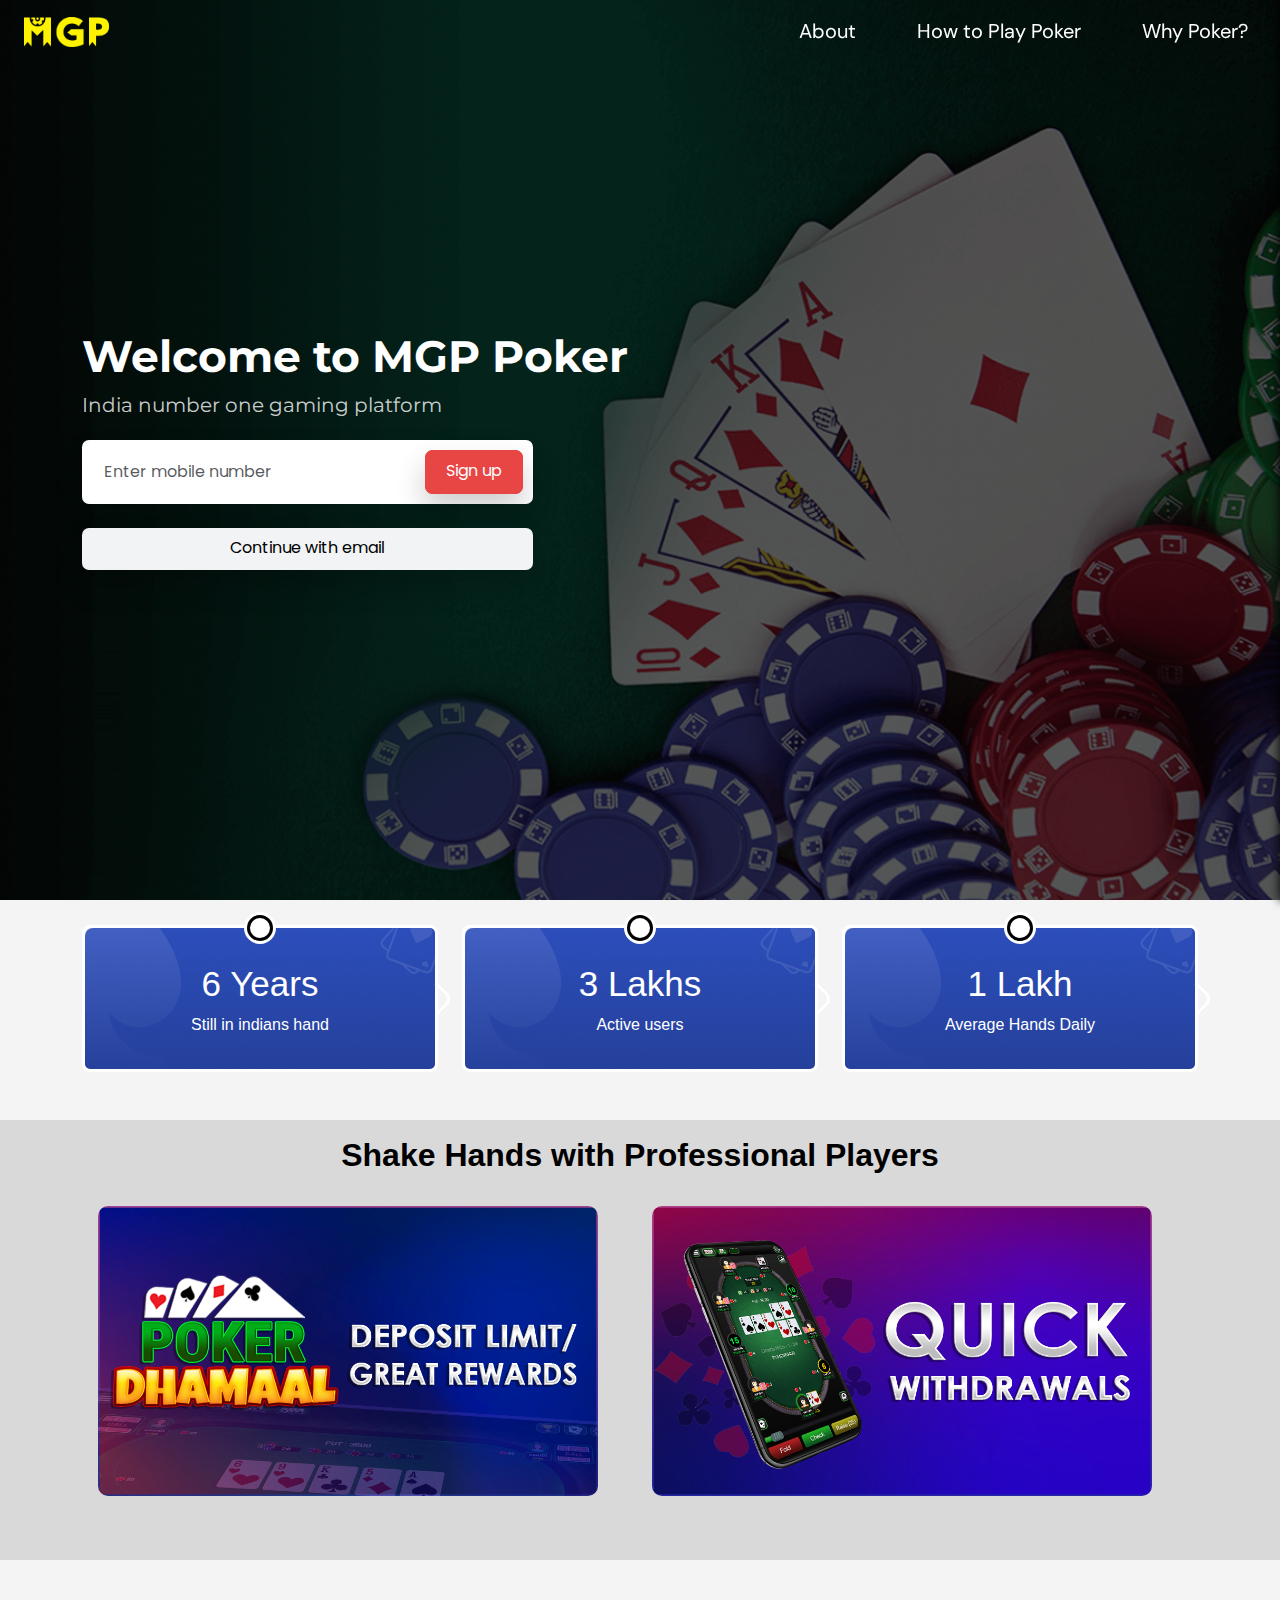
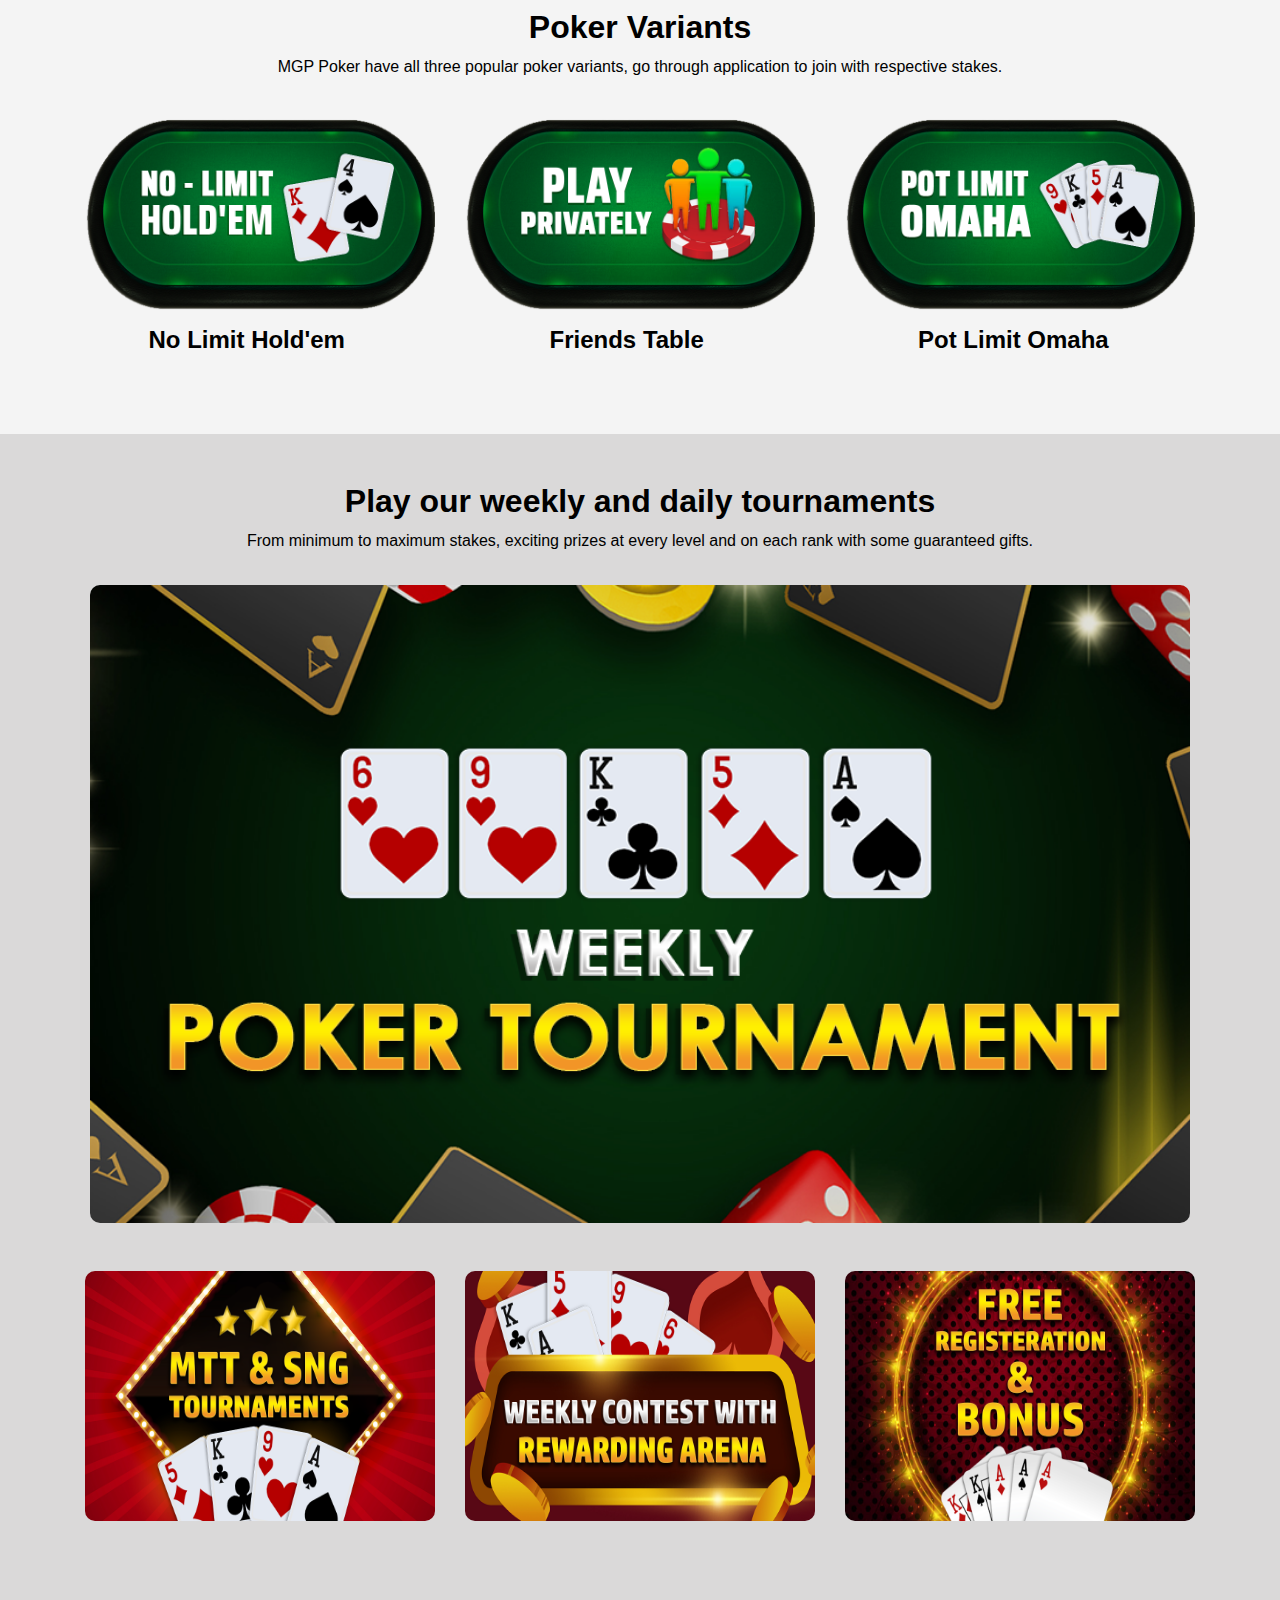
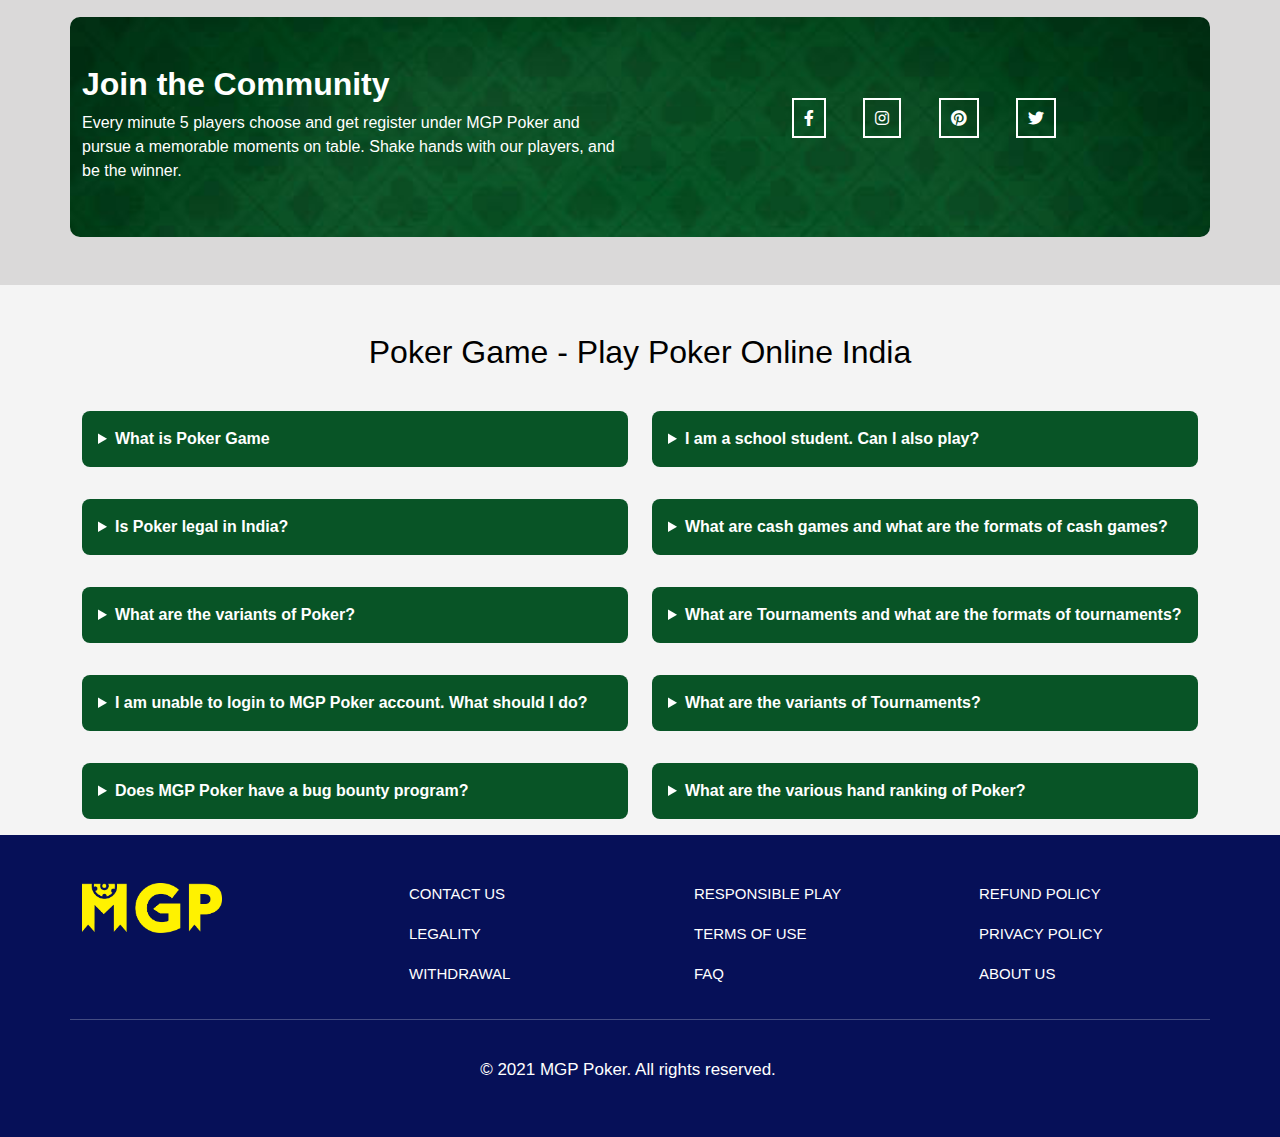
==== commit b808ba3e: "Add files via upload" ====
--- a/index.html
+++ b/index.html
@@ -3,7 +3,7 @@
 <head>
 	<meta charset="utf-8">
 	<meta name="viewport" content="width=device-width, initial-scale=1">
-	<title>Rummy Culture</title>
+	<title>MGP Poker</title>
 	<link rel="stylesheet" type="text/css" href="assets/css/bootstrap.min.css">
 	<link rel="stylesheet" type="text/css" href="assets/css/style.css">
 	<link rel="stylesheet" type="text/css" href="assets/Fontawsome/css/all.min.css">
@@ -53,7 +53,7 @@
 		<div class="container">
         <div class="row">
           <div class="col-lg-10">
-            <h2>Welcome to MGP Poker</h2>
+            <h2>Welcome to <span class="websiteTitle"></span></h2>
             <p>India number one gaming platform</p>
           </div>
           <div class="col-lg-5">
@@ -379,6 +379,14 @@
 <div class="offcanvas offcanvas-end offcanvasMenu-block loginMenuoffcanvas" tabindex="-1" id="offcanvasMenu" aria-labelledby="offcanvasRightLabel" style="z-index: 10000; visibility: visible;" aria-modal="true" role="dialog"><div class="offcanvas-header"><div class="user-offcanvas-details d-flex align-items-center"><div class="user-icon me-2"><img src="assets/img/user.png" alt=""></div><div class="userName"><p class="m-0 text-white fw-bold">displayname-zFYVW<span class="user-blancer d-block text-white fw-normal font-size-14">50000</span></p></div></div><button type="button" class="btn-close text-reset text-white" data-bs-dismiss="offcanvas" aria-label="Close"></button></div><div class="offcanvas-body px-0"><ul class="navbar-nav dropdown-menu-custome header-navbar-top d-flex align-items-center justify-content-between w-100"><li class="dropdown-item"><a class="dropdown-item" data-bs-dismiss="offcanvas" href="/info"><i class="fa-solid fa-address-card"></i> My Profile</a></li><li class="dropdown-item"><a class="dropdown-item" href="bonus.html" data-bs-dismiss="offcanvas"><i class="fa-solid fa-gift"></i> Bonus</a></li><li><a class="dropdown-item" href="#" data-bs-dismiss="offcanvas"><i class="fa-solid fa-user"></i> Kyc</a></li><li><a class="dropdown-item" href="#" data-bs-dismiss="offcanvas"><i class="fa-solid fa-file-invoice"></i> Bank Account</a></li><li><a class="dropdown-item" href="#" data-bs-dismiss="offcanvas"><i class="fa-solid fa-clock-rotate-left"></i> Games History</a></li><li><a class="dropdown-item" data-bs-dismiss="offcanvas" href="/withdrawal"><i class="fa-solid fa-money-bill-transfer"></i>Withdrawal </a></li><li><a class="dropdown-item" data-bs-dismiss="offcanvas" href="/history"><i class="fa-solid fa-clock-rotate-left"></i> Transaction History</a></li><li><a class="dropdown-item" data-bs-dismiss="offcanvas" href="/addCash"><i class="fa-solid fa-money-bill-transfer"></i>Deposit</a></li><li><a class="dropdown-item" href="#" data-bs-dismiss="offcanvas"><i class="fa-solid fa-envelope-open-text"></i> My Invitation potrtate</a></li><li><a class="dropdown-item" href="#" data-bs-dismiss="offcanvas"><i class="fa-solid fa-clock-rotate-left"></i> Deposit Histoy</a></li><li class="nav-item border-0" style="padding: 10px 22px;"><a class="downloadbtn" data-bs-dismiss="offcanvas" href="/"><i class="fa-solid fa-right-from-bracket"></i> Log out</a></li></ul></div></div>
 
 
+<!-- Footer Fix -->
+
+<div class="footer-fixed container-fluid d-flex d-md-none justify-content-center p-2 position-fixed bottom-0 bg-white" style="z-index: 9;">
+  <a class="downloadbtn" href="#"><i class="fa-solid fa-download"></i> Download Now</a>
+</div>
+
+<!-- Footer Fix End! -->
+
 
 <script src="assets/js/jquery.min.js"></script>
 <script src="assets/js/bootstrap.min.js"></script>
@@ -402,6 +410,11 @@
 
 </script>
 
+<script>
+  const websiteTitle = document.querySelector('.websiteTitle');
+  websiteTitle.innerHTML = document.title;
+</script>
+
 
 
 </body>
--- a/assets/css/style.css
+++ b/assets/css/style.css
@@ -570,7 +570,13 @@
   object-fit: cover;
 }
 .hero-banner-content {
-  padding-top: 65px;
+  padding-top: 0px;
+}
+.addcashtiles-active {
+  border-color: #c72b2c !important;
+}
+.addcashtiles {
+  cursor: pointer;
 }
 
 
@@ -580,13 +586,13 @@
     width: 100%;
   }
   .header .navbar-collapse {
-  position: absolute;
-  top: 100%;
-  width: 100%;
-  left: 0;
-  background: var(--md-sys-color-black);
-  border-bottom: 1px solid rgba(255, 255, 255, 0.12);
-}
+    position: absolute;
+    top: 100%;
+    width: 230px;
+    right: 0;
+    background: var(--md-sys-color-black);
+    border-bottom: 1px solid rgba(255, 255, 255, 0.12);
+  }
 .header .navbar-nav {
   gap: 0px;
 }
@@ -1025,4 +1031,21 @@
   .confirmEmailBtn {
     width: 100%;
   }
+  .wrapper {
+  padding-bottom: 30px;
+}
+.footer ul {
+  padding: 0;
+}
+.footer .logg {
+  margin-bottom: 25px;
+}
+.footer .text-white.web {
+  text-align: center;
+}
+.hero-banner-content {
+  align-items: start !important;
+  padding-top: 120px;
+}
+
 }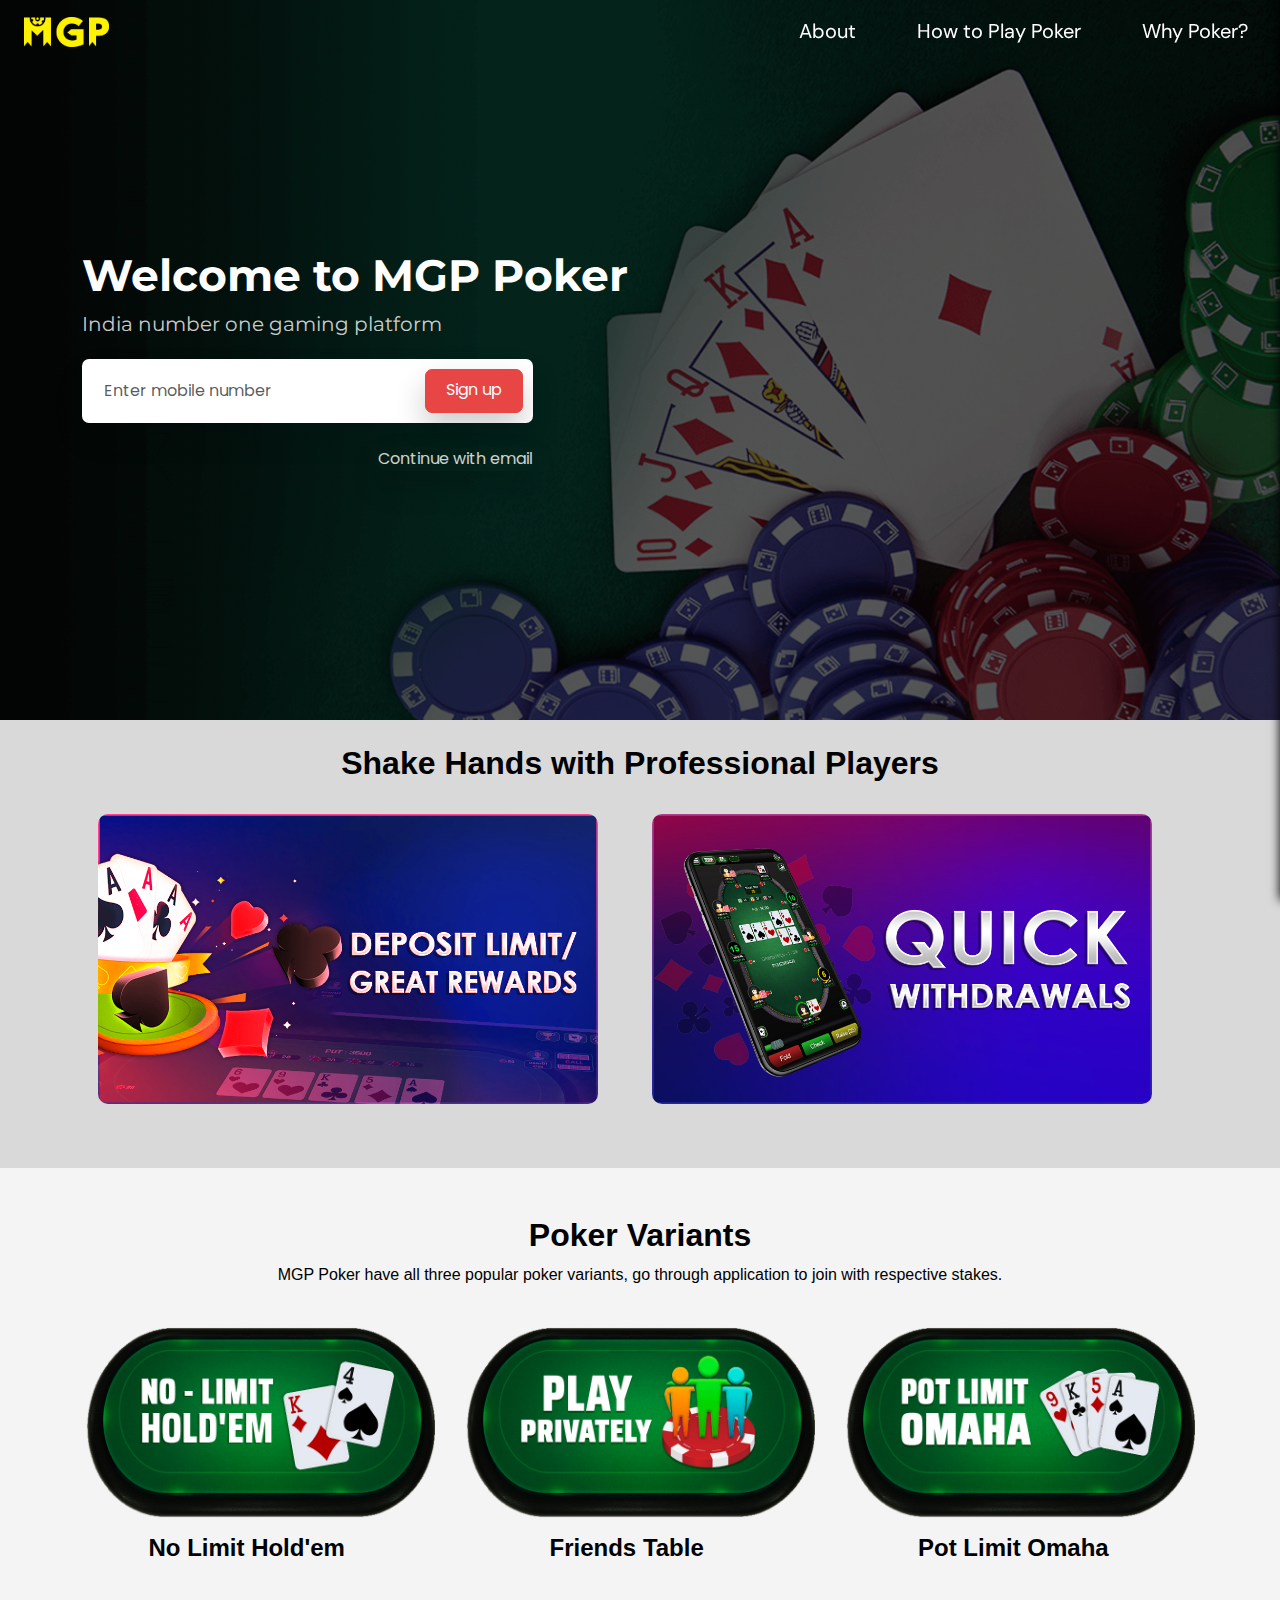
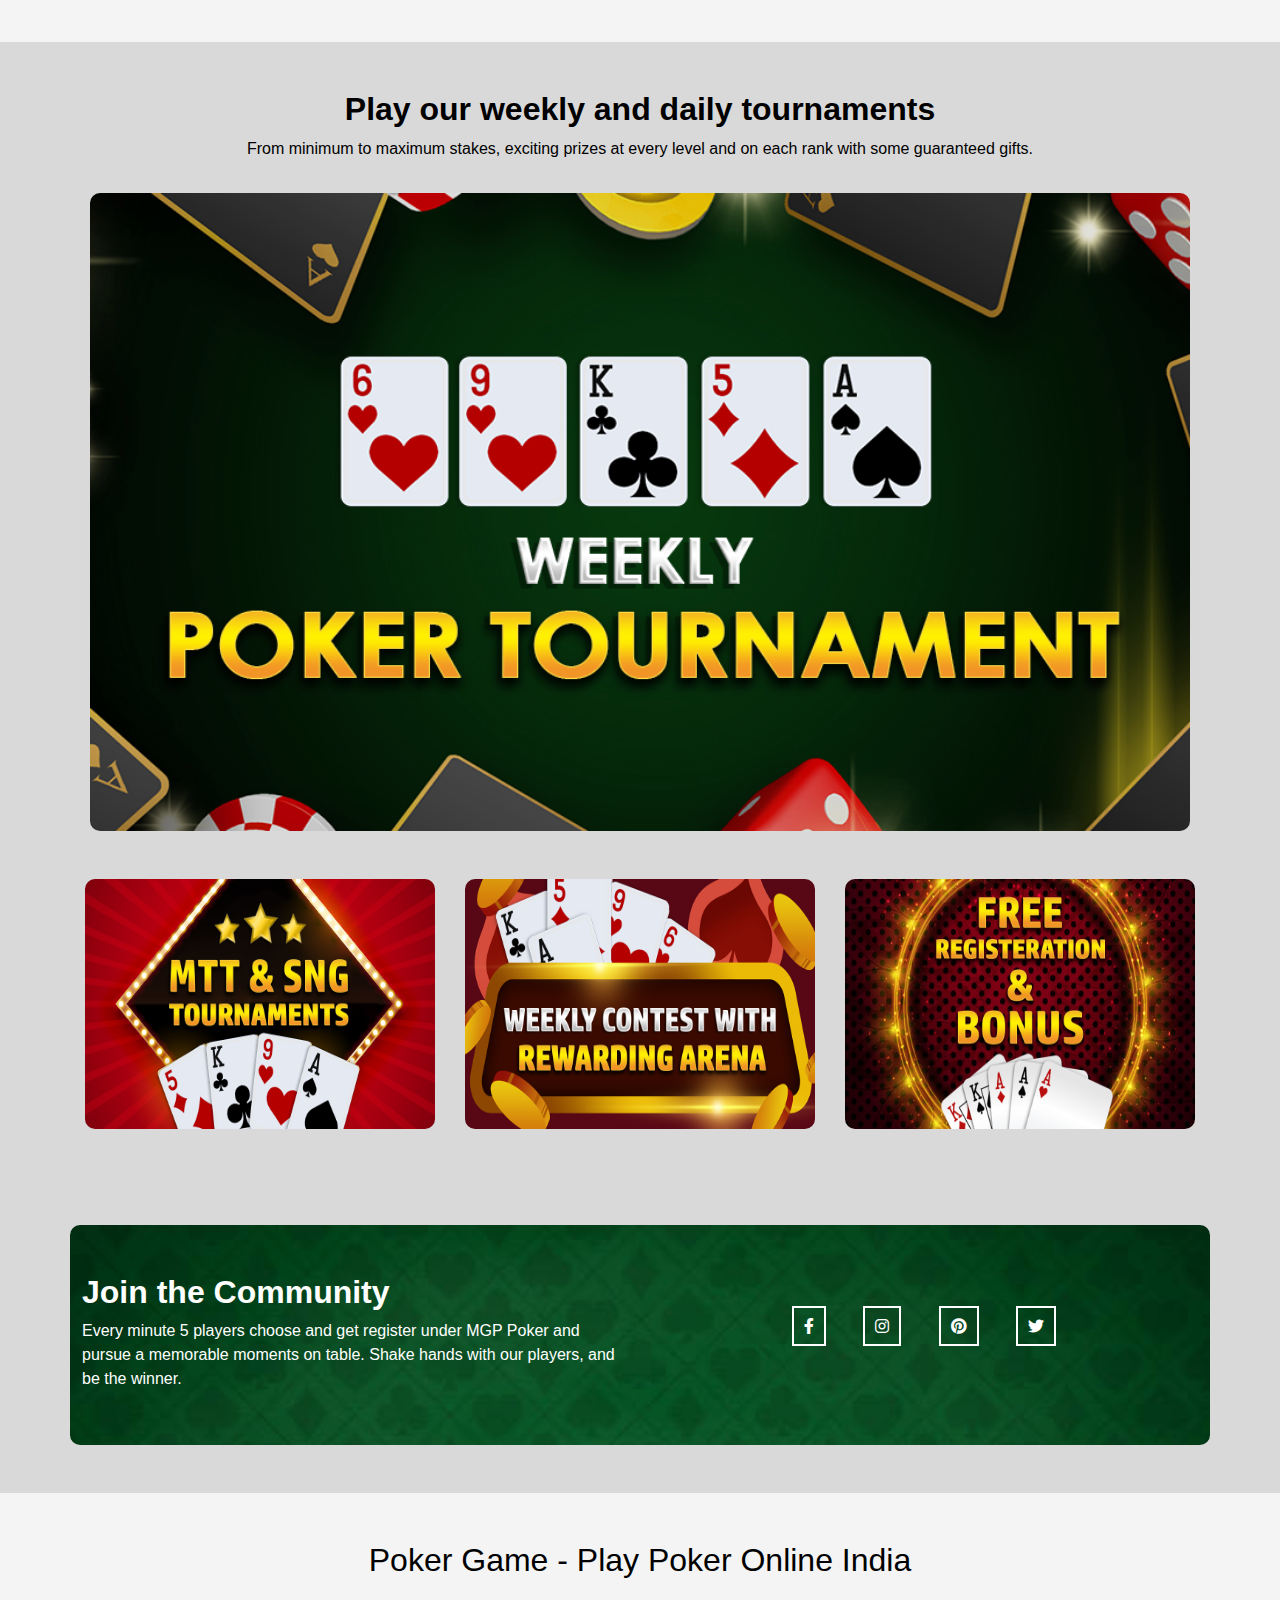
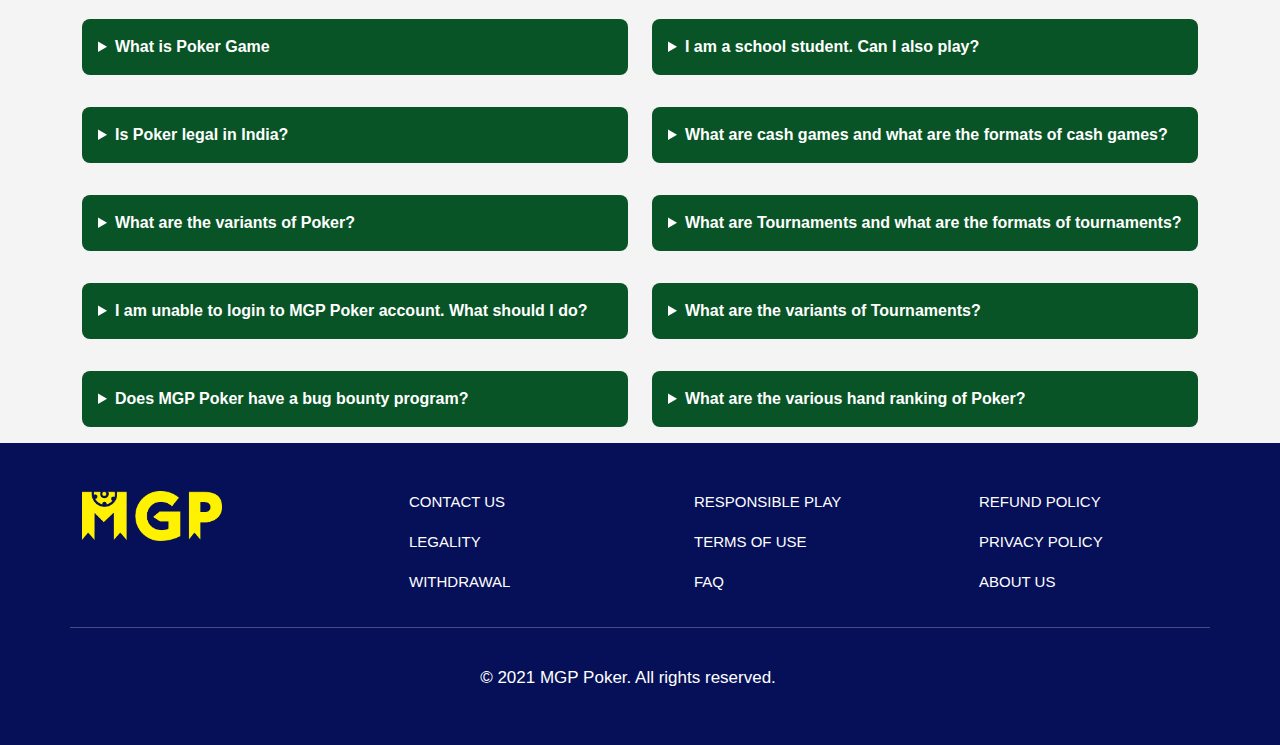
==== commit 40c8a6aa: "Add files via upload" ====
--- a/index.html
+++ b/index.html
@@ -65,7 +65,7 @@
         </div>
 
         <div class="row mt-4">
-          <div class="col-lg-5">
+          <div class="col-lg-5 d-flex justify-content-end">
             <button class="loginwithemail">Continue with email</button>
           </div>
         </div>
@@ -75,45 +75,10 @@
 </div>
 
 
-<div class="container-fluid">
-	<div class="container">
-<div class="row upper">
-<div class="col-md-4 mtop-minus">
-<div class="colour-box colour-box--arrow">
-  <div class="colour-box__icon"> </div>
- 
-  <h1 class="colour-box__title">6 Years</h1>
-  <p class="colour-box__text text-white">Still in indians hand</p>
-</div>
-</div>
-
-<div class="col-md-4 mtop-minus">
-<div class="colour-box colour-box--arrow">
-  <div class="colour-box__icon"></div>
-  <h1 class="colour-box__title">3 Lakhs</h1>
-  <p class="colour-box__text text-white">Active users</p>
-</div>
-</div>
-
-
-<div class="col-md-4 mtop-minus">
-<div class="colour-box colour-box--arrow">
-  <div class="colour-box__icon"></div>
-  <h1 class="colour-box__title">1 Lakh</h1>
-  <p class="colour-box__text text-white">Average Hands Daily</p>
-</div>
-</div>
-
-
-
-</div>
-</div>
-</div>
-
-
-<div class="container-fluid my-bag">
+
+<div class="container-fluid my-bag pt-2">
 <div class="container">
-<div class="row mt-5 p-3">
+<div class="row p-3">
 <div class="col-md-12"><h2 class="text-center text-black arialfontTitle">Shake Hands with Professional Players</h2></div>
 
 <div class="col-md-6 mt-4 mb-5"><img src="assets/img/hand1.png" class="img1" width="500"></div>
@@ -411,6 +376,14 @@
 </script>
 
 <script>
+  const loginwithemail = document.querySelector('.loginwithemail');
+  const inputField = document.querySelector('.input-field');
+  loginwithemail.addEventListener('click', ()=> {
+    inputField.placeholder = "Enter Email ID"; 
+  })
+</script>
+
+<script>
   const websiteTitle = document.querySelector('.websiteTitle');
   websiteTitle.innerHTML = document.title;
 </script>
--- a/assets/css/style.css
+++ b/assets/css/style.css
@@ -566,7 +566,7 @@
   font-family: 'Poppins', sans-serif;
 }
 .hero-banner img {
-  height: 100vh;
+  height: 80vh;
   object-fit: cover;
 }
 .hero-banner-content {
@@ -992,6 +992,14 @@
 }
 .avtar-section, .avtar-gallery-block {
   display: none;
+}
+.loginwithemail {
+  width: auto;
+  background: transparent;
+  border: 0;
+  padding: 0;
+  color: #fff;
+  opacity: 0.8;
 }
 
 
